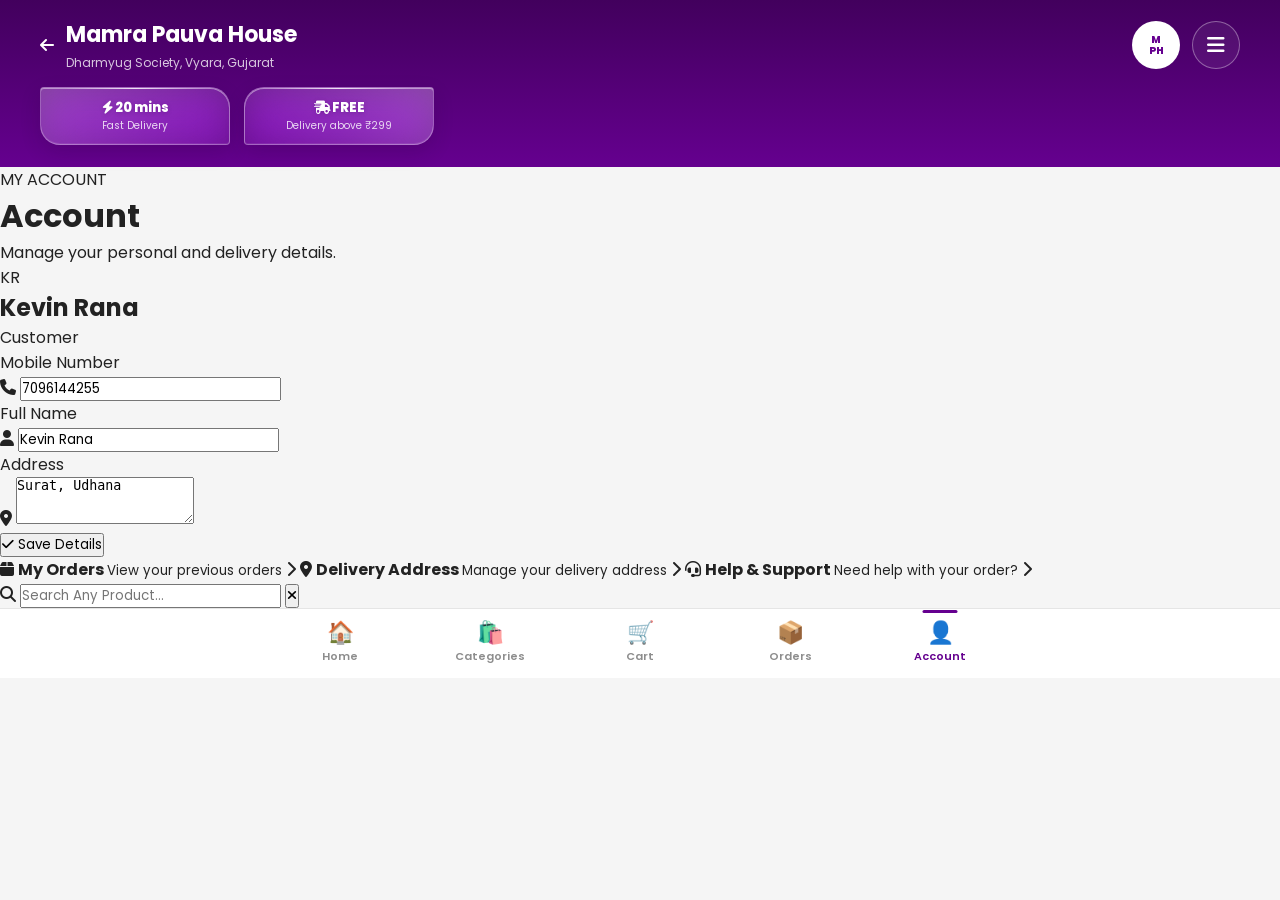
==== account.html @ 4568b70b "Add files via upload" ====
<!DOCTYPE html>
<html lang="en">

<head>

    <meta charset="UTF-8">

    <meta
        name="viewport"
        content="width=device-width, initial-scale=1.0"
    >

    <title>Account | Mamra Pauva House</title>


    <!-- Google Font -->

    <link
        rel="preconnect"
        href="https://fonts.googleapis.com"
    >

    <link
        rel="preconnect"
        href="https://fonts.gstatic.com"
        crossorigin
    >

    <link
        href="https://fonts.googleapis.com/css2?family=Poppins:wght@400;500;600;700;800&display=swap"
        rel="stylesheet"
    >


    <!-- Font Awesome -->

    <link
        rel="stylesheet"
        href="https://cdnjs.cloudflare.com/ajax/libs/font-awesome/6.7.2/css/all.min.css"
    >


    <!-- Main CSS -->

    <link
        rel="stylesheet"
        href="style.css"
    >

</head>


<body>


<div class="mp-page">


    <!-- =====================================================
         HEADER
    ====================================================== -->

    <header class="mp-header">


        <div class="mp-header-top">


            <!-- BACK -->

            <a
                href="index.html"
                class="mp-back"
                aria-label="Go back"
            >

                <i class="fa-solid fa-arrow-left"></i>

            </a>


            <!-- STORE INFORMATION -->

            <div class="mp-location">

                <div class="mp-location-title">
                    Mamra Pauva House
                </div>

                <div class="mp-location-address">
                    Dharmyug Society, Vyara, Gujarat
                </div>

            </div>


            <!-- STORE LOGO -->

            <button
                type="button"
                class="mp-store-logo"
                aria-label="Mamra Pauva House"
            >

                M<br>
                PH

            </button>


            <!-- MENU -->

            <button
                type="button"
                class="mp-menu"
                aria-label="Open menu"
            >

                <i class="fa-solid fa-bars"></i>

            </button>


        </div>


        <!-- =================================================
             DELIVERY STRIP
        ================================================== -->

        <div class="mp-delivery-strip">


            <div class="mp-delivery-item">

                <strong>

                    <i class="fa-solid fa-bolt"></i>

                    20 mins

                </strong>

                <span>
                    Fast Delivery
                </span>

            </div>


            <div class="mp-delivery-item">

                <strong>

                    <i class="fa-solid fa-truck-fast"></i>

                    FREE

                </strong>

                <span>
                    Delivery above ₹299
                </span>

            </div>


        </div>


    </header>



    <!-- =====================================================
         ACCOUNT PAGE
    ====================================================== -->

    <main class="mp-account-page">


        <!-- ACCOUNT HEADING -->

        <div class="mp-account-header">

            <span class="mp-page-kicker">
                MY ACCOUNT
            </span>

            <h1>
                Account
            </h1>

            <p>
                Manage your personal and delivery details.
            </p>

        </div>



        <!-- =================================================
             ACCOUNT DETAILS
        ================================================== -->

        <section class="mp-account-card">


            <!-- PROFILE -->

            <div class="mp-account-profile">


                <div class="mp-account-avatar">
                    KR
                </div>


                <div>

                    <h2>
                        Kevin Rana
                    </h2>

                    <span>
                        Customer
                    </span>

                </div>


            </div>



            <!-- ACCOUNT FORM -->

            <form
                class="mp-account-form"
                id="mpAccountForm"
            >


                <!-- MOBILE NUMBER -->

                <div class="mp-account-field">

                    <label for="accountMobile">
                        Mobile Number
                    </label>


                    <div class="mp-account-input">

                        <i class="fa-solid fa-phone"></i>


                        <input
                            type="tel"
                            id="accountMobile"
                            name="mobile"
                            value="7096144255"
                            maxlength="10"
                            placeholder="Enter mobile number"
                        >

                    </div>

                </div>



                <!-- FULL NAME -->

                <div class="mp-account-field">

                    <label for="accountName">
                        Full Name
                    </label>


                    <div class="mp-account-input">

                        <i class="fa-solid fa-user"></i>


                        <input
                            type="text"
                            id="accountName"
                            name="name"
                            value="Kevin Rana"
                            placeholder="Enter full name"
                        >

                    </div>

                </div>



                <!-- ADDRESS -->

                <div class="mp-account-field">

                    <label for="accountAddress">
                        Address
                    </label>


                    <div class="mp-account-input mp-account-textarea">

                        <i class="fa-solid fa-location-dot"></i>


                        <textarea
                            id="accountAddress"
                            name="address"
                            rows="3"
                            placeholder="Enter delivery address"
                        >Surat, Udhana</textarea>

                    </div>

                </div>



                <!-- SAVE BUTTON -->

                <button
                    type="submit"
                    class="mp-account-save"
                >

                    <i class="fa-solid fa-check"></i>

                    Save Details

                </button>


            </form>


        </section>



        <!-- =================================================
             ACCOUNT OPTIONS
        ================================================== -->

        <section class="mp-account-options">


            <!-- ORDERS -->

            <a
                href="#"
                class="mp-account-option"
            >

                <span class="mp-account-option-icon">

                    <i class="fa-solid fa-box"></i>

                </span>


                <span class="mp-account-option-content">

                    <strong>
                        My Orders
                    </strong>

                    <small>
                        View your previous orders
                    </small>

                </span>


                <i class="fa-solid fa-chevron-right"></i>

            </a>



            <!-- DELIVERY ADDRESS -->

            <a
                href="#"
                class="mp-account-option"
            >

                <span class="mp-account-option-icon">

                    <i class="fa-solid fa-location-dot"></i>

                </span>


                <span class="mp-account-option-content">

                    <strong>
                        Delivery Address
                    </strong>

                    <small>
                        Manage your delivery address
                    </small>

                </span>


                <i class="fa-solid fa-chevron-right"></i>

            </a>



            <!-- HELP -->

            <a
                href="#"
                class="mp-account-option"
            >

                <span class="mp-account-option-icon">

                    <i class="fa-solid fa-headset"></i>

                </span>


                <span class="mp-account-option-content">

                    <strong>
                        Help &amp; Support
                    </strong>

                    <small>
                        Need help with your order?
                    </small>

                </span>


                <i class="fa-solid fa-chevron-right"></i>

            </a>


        </section>


    </main>



    <!-- =====================================================
         STICKY SEARCH
    ====================================================== -->

    <div
        class="mp-sticky-search"
        id="mpStickySearch"
    >

        <div class="mp-sticky-search-inner">

            <div class="mp-search-box">

                <i class="fa-solid fa-magnifying-glass"></i>

                <input
                    type="text"
                    id="mpStickySearchInput"
                    placeholder="Search Any Product..."
                    aria-label="Search products"
                >

                <button
                    type="button"
                    id="mpStickySearchClear"
                    aria-label="Clear search"
                >

                    <i class="fa-solid fa-xmark"></i>

                </button>

            </div>

        </div>

    </div>



    <!-- =====================================================
         BOTTOM NAVIGATION
         SAME AS HOME PAGE
    ====================================================== -->

    <nav class="mp-bottom-nav">


        <!-- HOME -->

        <a
            href="./index.html"
            class="mp-nav-item"
        >

            <div class="mp-nav-icon">
                🏠
            </div>

            Home

        </a>



        <!-- CATEGORIES -->

        <a
            href="./category.html"
            class="mp-nav-item"
        >

            <div class="mp-nav-icon">
                🛍️
            </div>

            Categories

        </a>



        <!-- CART -->

        <a
            href="#"
            class="mp-nav-item"
        >

            <div class="mp-nav-icon">
                🛒
            </div>

            Cart

        </a>



        <!-- ORDERS -->

        <a
            href="#"
            class="mp-nav-item"
        >

            <div class="mp-nav-icon">
                📦
            </div>

            Orders

        </a>



        <!-- ACCOUNT -->

        <a
            href="./account.html"
            class="mp-nav-item active"
        >

            <div class="mp-nav-icon">
                👤
            </div>

            Account

        </a>


    </nav>


</div>



<!-- =====================================================
     MAIN SCRIPT
====================================================== -->

<script src="script.js"></script>


</body>

</html>
---- style.css ----
/* =========================================================
   ROOT
========================================================= */

:root {
    --primary: #65008f;
    --primary-dark: #42005d;
    --primary-light: #8f16b8;

    --purple-bg: #f7edfb;
    --purple-border: #ead7f1;

    --white: #ffffff;

    --black: #222222;
    --dark: #333333;

    --gray: #777777;

    --light-gray: #eeeeee;
    --border: #e5e5e5;

    --green: #168c52;
    --orange: #ff7a00;
    --red: #e53935;

    --body-bg: #f5f5f5;
}


/* =========================================================
   RESET
========================================================= */

* {
    margin: 0;
    padding: 0;
    box-sizing: border-box;
}

html {
    scroll-behavior: smooth;
}

body {
    margin: 0;
    font-family: "Poppins", Arial, sans-serif;
    background: var(--body-bg);
    color: var(--black);
}

button,
input {
    font-family: inherit;
}

button {
    cursor: pointer;
}

a {
    text-decoration: none;
    color: inherit;
}

img {
    max-width: 100%;
    display: block;
}


/* =========================================================
   PAGE
========================================================= */

.mp-page {
    width: 100%;
    min-height: 100vh;
    background: var(--body-bg);
}


/* =========================================================
   HEADER
========================================================= */

.mp-header {
    background: linear-gradient(
        180deg,
        var(--primary-dark),
        var(--primary)
    );

    color: var(--white);

    padding: 18px 16px 22px;

    border-radius: 0 0 24px 24px;
}

.mp-header-top {
    display: flex;
    align-items: center;
    justify-content: space-between;
    gap: 12px;
}

.mp-location {
    flex: 1;
    min-width: 0;
}

.mp-location-title {
    font-size: 18px;
    font-weight: 700;

    display: flex;
    align-items: center;
    gap: 5px;
}

.mp-location-arrow {
    font-size: 15px;
}

.mp-location-address {
    margin-top: 3px;

    font-size: 11px;

    color: rgba(255, 255, 255, 0.78);

    white-space: nowrap;
    overflow: hidden;
    text-overflow: ellipsis;
}


/* =========================================================
   LOGO
========================================================= */

.mp-store-logo {
    width: 45px;
    height: 45px;

    border-radius: 50%;

    background: var(--white);
    color: var(--primary);

    display: flex;
    align-items: center;
    justify-content: center;

    text-align: center;

    font-size: 10px;
    line-height: 1.1;
    font-weight: 800;

    flex-shrink: 0;

    border: 2px solid rgba(255, 255, 255, 0.35);
}


/* =========================================================
   MENU
========================================================= */

.mp-menu {
    width: 44px;
    height: 44px;

    border: 1px solid rgba(255, 255, 255, 0.35);

    background: rgba(255, 255, 255, 0.06);

    color: var(--white);

    border-radius: 50%;

    display: flex;
    align-items: center;
    justify-content: center;

    font-size: 20px;

    flex-shrink: 0;
}


/* =========================================================
   UNIQUE GLASS DELIVERY STRIP
========================================================= */

.mp-delivery-strip {
    display: flex;
    gap: 10px;
    margin-top: 18px;
    position: relative;
}

.mp-delivery-strip::-webkit-scrollbar {
    display: none;
}

.mp-delivery-item {
    position: relative;
    flex: 1;
    min-width: 0;

    padding: 13px 16px;

    color: #fff;
    text-align: center;

    background:
        linear-gradient(
            145deg,
            rgba(255, 255, 255, 0.26),
            rgba(255, 255, 255, 0.08)
        );

    border: 1px solid rgba(255, 255, 255, 0.30);

    /* Unique asymmetric shape */
    border-radius: 4px 20px 4px 20px;

    backdrop-filter: blur(18px) saturate(150%);
    -webkit-backdrop-filter: blur(18px) saturate(150%);

    box-shadow:
        inset 0 1px 0 rgba(255, 255, 255, 0.45),
        inset 0 -1px 0 rgba(255, 255, 255, 0.08),
        0 7px 20px rgba(30, 0, 45, 0.16);

    overflow: hidden;
}

/* Permanent diagonal glass shine */
.mp-delivery-item::before {
    content: "";

    position: absolute;

    width: 90px;
    height: 180px;

    top: -75px;
    left: -105px;

    background: linear-gradient(
        110deg,
        transparent 30%,
        rgba(255, 255, 255, 0.18) 50%,
        transparent 70%
    );

    transform: rotate(18deg);

    pointer-events: none;
}

/* Thin top highlight */
.mp-delivery-item::after {
    content: "";

    position: absolute;

    top: 0;
    left: 12%;
    right: 12%;

    height: 1px;

    background: linear-gradient(
        90deg,
        transparent,
        rgba(255, 255, 255, 0.75),
        transparent
    );

    pointer-events: none;
}

/* Delivery title */
.mp-delivery-item strong {
    position: relative;
    z-index: 2;

    display: block;

    font-size: 13px;
    font-weight: 800;
    line-height: 1.2;

    color: #fff;

    text-shadow:
        0 1px 4px rgba(50, 0, 70, 0.25);
}

/* Delivery subtitle */
.mp-delivery-item span {
    position: relative;
    z-index: 2;

    display: block;

    margin-top: 4px;

    font-size: 10px;
    line-height: 1.2;

    color: rgba(255, 255, 255, 0.82);
}


/* =========================================================
   ALTERNATING CARD SHAPES
========================================================= */

.mp-delivery-item:nth-child(1) {
    border-radius: 4px 20px 4px 20px;
}

.mp-delivery-item:nth-child(2) {
    border-radius: 20px 4px 20px 4px;

    background:
        linear-gradient(
            215deg,
            rgba(255, 255, 255, 0.27),
            rgba(255, 255, 255, 0.07)
        );
}

.mp-delivery-item:nth-child(3) {
    border-radius: 4px 20px 4px 20px;
}


/* =========================================================
   MOBILE DELIVERY STRIP
========================================================= */

@media (max-width: 480px) {

    .mp-delivery-strip {
        gap: 7px;
        margin-top: 15px;
    }

    .mp-delivery-item {
        padding: 10px 7px;

        border-radius: 3px 14px 3px 14px;

        backdrop-filter: blur(14px) saturate(140%);
        -webkit-backdrop-filter: blur(14px) saturate(140%);

        box-shadow:
            inset 0 1px 0 rgba(255, 255, 255, 0.30),
            0 5px 16px rgba(40, 0, 60, 0.14);
    }

    .mp-delivery-item:nth-child(1),
    .mp-delivery-item:nth-child(3) {
        border-radius: 3px 14px 3px 14px;
    }

    .mp-delivery-item:nth-child(2) {
        border-radius: 14px 3px 14px 3px;
    }

    .mp-delivery-item strong {
        font-size: 10px;
    }

    .mp-delivery-item span {
        margin-top: 3px;
        font-size: 8px;
    }
}


/* =========================================================
   TABLET DELIVERY STRIP
========================================================= */

@media (min-width: 481px) and (max-width: 1024px) {

    .mp-delivery-strip {
        gap: 12px;
        margin-top: 22px;
    }

    .mp-delivery-item {
        padding: 14px 16px;
        border-radius: 5px 20px 5px 20px;
    }

    .mp-delivery-item:nth-child(2) {
        border-radius: 20px 5px 20px 5px;
    }

    .mp-delivery-item strong {
        font-size: 14px;
    }

    .mp-delivery-item span {
        font-size: 10px;
    }
}


/* =========================================================
   DESKTOP DELIVERY STRIP
========================================================= */

@media (min-width: 1025px) {

    .mp-delivery-strip {
        gap: 14px;
    }

    .mp-delivery-item {
        max-width: 195px;
        padding: 13px 18px;
    }
}

/* =========================================================
   SEARCH
========================================================= */

.mp-search-wrapper {
    margin-top: 17px;

    display: flex;
    gap: 8px;
}

.mp-search {
    flex: 1;

    height: 53px;

    background: var(--white);

    border-radius: 15px;

    display: flex;
    align-items: center;

    padding: 0 15px;

    color: #999;
}

.mp-search-icon {
    font-size: 24px;
    margin-right: 10px;
    line-height: 1;
}

.mp-search input {
    width: 100%;

    border: 0;
    outline: 0;

    font-size: 14px;

    color: var(--dark);

    background: transparent;
}

.mp-search input::placeholder {
    color: #999;
}


/* =========================================================
   CART
========================================================= */

.mp-cart-button {
    width: 53px;
    height: 53px;

    border: 0;

    border-radius: 15px;

    background: var(--white);
    color: var(--primary);

    font-size: 22px;

    position: relative;

    flex-shrink: 0;
}

.mp-cart-count {
    position: absolute;

    top: -5px;
    right: -4px;

    width: 19px;
    height: 19px;

    border-radius: 50%;

    background: var(--orange);
    color: var(--white);

    font-size: 10px;

    display: flex;
    align-items: center;
    justify-content: center;

    font-weight: 700;
}


/* =========================================================
   MAIN
========================================================= */

.mp-main {
    width: 100%;
    padding: 16px;
}


/* =========================================================
   SECTION HEADER
========================================================= */

.mp-section-head {
    display: flex;
    align-items: center;
    justify-content: space-between;

    gap: 15px;

    margin-bottom: 8px;
}

.mp-section-title {
    font-size: 17px;
    font-weight: 700;
}

.mp-view-all {
    color: var(--primary);

    font-size: 12px;
    font-weight: 600;

    white-space: nowrap;
}


/* =========================================================
   CATEGORIES
========================================================= */

.mp-categories {
    display: flex;

    overflow-x: auto;

    scrollbar-width: none;

    margin-bottom: 20px;
}

.mp-categories::-webkit-scrollbar {
    display: none;
}

.mp-category {
    min-width: 76px;

    text-align: center;

    transition: transform 0.2s ease;
}

.mp-category-icon {
    width: 68px;
    height: 62px;

    margin: auto;

    background: var(--purple-bg);

    border: 1px solid var(--purple-border);

    border-radius: 20px;

    display: flex;
    align-items: center;
    justify-content: center;

    font-size: 32px;
}

.mp-category-name {
    margin-top: 7px;

    font-size: 11px;
    font-weight: 600;
}


/* =========================================================
   HERO
========================================================= */

.mp-hero {
    background:
        radial-gradient(
            circle at 90% 20%,
            rgba(255, 255, 255, 0.15),
            transparent 25%
        ),
        linear-gradient(
            135deg,
            #480065,
            #8500ad
        );

    border-radius: 22px;

    color: var(--white);

    min-height: 170px;

    padding: 22px 20px;

    position: relative;

    overflow: hidden;

    margin-bottom: 22px;
}

.mp-hero::before {
    content: "";

    position: absolute;

    width: 170px;
    height: 170px;

    right: -70px;
    bottom: -70px;

    border-radius: 50%;

    background: rgba(255, 255, 255, 0.08);
}

.mp-hero-content {
    position: relative;

    z-index: 2;

    max-width: 70%;
}

.mp-hero-small {
    font-size: 11px;

    font-weight: 600;

    color: #f2c9ff;

    margin-bottom: 4px;
}

.mp-hero h1 {
    font-size: 24px;

    line-height: 1.2;

    font-weight: 800;

    margin-bottom: 8px;
}

.mp-hero p {
    font-size: 11px;

    color: rgba(255, 255, 255, 0.8);

    line-height: 1.5;
}

.mp-hero-button {
    display: inline-flex;

    margin-top: 13px;

    background: var(--white);

    color: var(--primary);

    padding: 8px 15px;

    border-radius: 20px;

    font-size: 11px;

    font-weight: 700;
}

.mp-hero-icon {
    position: absolute;

    right: 20px;
    bottom: 22px;

    font-size: 70px;

    transform: rotate(-8deg);
}


/* =========================================================
   OFFERS
========================================================= */

.mp-offers {
    display: flex;

    gap: 10px;

    overflow-x: auto;

    scrollbar-width: none;

    margin-bottom: 24px;
}

.mp-offers::-webkit-scrollbar {
    display: none;
}

.mp-offer {
    min-width: 145px;

    height: 135px;

    border-radius: 18px;

    padding: 15px;

    background: linear-gradient(
        135deg,
        #71009e,
        #9d17c2
    );

    color: var(--white);

    position: relative;

    overflow: hidden;
}

.mp-offer:nth-child(2) {
    background: linear-gradient(
        135deg,
        #4d0071,
        #8500aa
    );
}

.mp-offer:nth-child(3) {
    background: linear-gradient(
        135deg,
        #8500ad,
        #b328d0
    );
}

.mp-offer-title {
    font-size: 15px;

    line-height: 1.25;

    font-weight: 700;

    position: relative;

    z-index: 2;
}

.mp-offer-sub {
    font-size: 10px;

    margin-top: 4px;

    opacity: 0.8;
}

.mp-offer-icon {
    position: absolute;

    right: 8px;
    bottom: 0;

    font-size: 54px;
}


/* =========================================================
   QUICK LINKS
========================================================= */

.mp-quick-links {
    display: grid;

    grid-template-columns: repeat(4, 1fr);

    gap: 9px;

    margin-bottom: 25px;
}

.mp-quick-link {
    background: var(--white);

    border-radius: 15px;

    padding: 12px 5px;

    text-align: center;

    border: 1px solid var(--border);

    transition: all 0.2s ease;
}

.mp-quick-icon {
    font-size: 23px;
}

.mp-quick-link span {
    display: block;

    margin-top: 5px;

    font-size: 9px;

    font-weight: 600;
}


/* =========================================================
   PRODUCT SECTION
========================================================= */

.mp-product-section {
    margin-bottom: 25px;
}

.mp-products {
    display: flex;

    gap: 10px;

    overflow-x: auto;

    scrollbar-width: none;
}

.mp-products::-webkit-scrollbar {
    display: none;
}


/* =========================================================
   PRODUCT CARD
========================================================= */

.mp-product {
    min-width: 155px;

    background: var(--white);

    border-radius: 14px;

    overflow: hidden;

    border: 1px solid var(--border);

    position: relative;

    transition: all 0.2s ease;
}


/* =========================================================
   PRODUCT IMAGE
========================================================= */

.mp-product-image {
    height: 105px;

    background: #f7f3f8;

    display: flex;

    align-items: center;

    justify-content: center;

    font-size: 55px;

    position: relative;

    overflow: hidden;
}

.mp-product-image img {
    width: 100%;

    height: 100%;

    object-fit: contain;

    padding: 8px;
}


/* =========================================================
   PRODUCT BADGE
========================================================= */

.mp-product-badge {
    position: absolute;

    left: 6px;

    top: 6px;

    background: var(--primary);

    color: var(--white);

    border-radius: 5px;

    padding: 3px 5px;

    font-size: 7px;

    font-weight: 700;

    z-index: 2;
}


/* =========================================================
   WISHLIST
========================================================= */

.mp-wishlist {
    position: absolute;

    right: 6px;

    top: 6px;

    width: 26px;

    height: 26px;

    background: var(--white);

    border: 0;

    border-radius: 50%;

    box-shadow: 0 2px 6px rgba(0, 0, 0, 0.10);

    z-index: 2;
}


/* =========================================================
   PRODUCT INFO
========================================================= */

.mp-product-info {
    padding: 7px;
}

.mp-product-name {
    font-size: 12px;

    font-weight: 600;

    min-height: 30px;

    display: -webkit-box;

    -webkit-box-orient: vertical;

    -webkit-line-clamp: 2;

    overflow: hidden;
}


/* =========================================================
   PRODUCT SIZE OPTIONS
========================================================= */

.mp-product-options {
    display: flex;

    flex-wrap: wrap;

    align-items: center;

    gap: 4px;
}

.mp-size-option {
    min-width: 0;

    height: 28px;

    padding: 0 5px;

    border: 1px solid #ddd;

    border-radius: 5px;

    background: #fff;

    color: #555;

    font-size: 9px;

    font-weight: 500;

    cursor: pointer;

    white-space: nowrap;
}

.mp-size-option:hover {
    border-color: var(--primary);

    color: var(--primary);
}

.mp-size-option.active {
    background: var(--primary);

    border-color: var(--primary);

    color: #fff;
}

.mp-custom-option {
    color: var(--primary);

    border-color: var(--primary);
}


/* =========================================================
   PRODUCT BOTTOM
========================================================= */

.mp-product-bottom {
    display: flex;

    align-items: center;

    justify-content: space-between;

    gap: 5px;

    margin-top: 7px;
}

.mp-price {
    font-size: 14px;

    font-weight: 700;

    color: var(--primary);

    white-space: nowrap;
}

.mp-old-price {
    color: #999;

    text-decoration: line-through;

    font-size: 8px;

    margin-left: 2px;
}

.mp-add {
    border: 1px solid var(--primary);

    background: var(--white);

    color: var(--primary);

    border-radius: 7px;

    padding: 5px 8px;

    font-size: 9px;

    font-weight: 700;

    transition: all 0.2s ease;
}


/* =========================================================
   DELIVERY BANNER
========================================================= */

.mp-delivery-banner {
    background: var(--white);

    border: 1px solid var(--purple-border);

    border-radius: 18px;

    padding: 15px;

    display: flex;

    align-items: center;

    gap: 13px;

    margin-bottom: 25px;
}

.mp-delivery-banner-icon {
    width: 48px;

    height: 48px;

    background: var(--purple-bg);

    border-radius: 14px;

    display: flex;

    align-items: center;

    justify-content: center;

    font-size: 25px;

    flex-shrink: 0;
}

.mp-delivery-banner strong {
    font-size: 13px;
}

.mp-delivery-banner p {
    font-size: 10px;

    color: var(--gray);

    margin-top: 3px;

    line-height: 1.5;
}


/* =========================================================
   BOTTOM NAV
========================================================= */

.mp-bottom-nav {
    position: fixed;

    z-index: 1000;

    left: 0;
    right: 0;
    bottom: 0;

    height: 68px;

    background: var(--white);

    border-top: 1px solid var(--border);

    display: flex;

    justify-content: space-around;

    align-items: center;

    box-shadow: 0 -4px 20px rgba(0, 0, 0, 0.07);
}

.mp-nav-item {
    flex: 1;

    text-align: center;

    color: #8d8d8d;

    font-size: 9px;

    font-weight: 600;

    position: relative;
}

.mp-nav-icon {
    font-size: 22px;

    line-height: 1;

    margin-bottom: 4px;
}

.mp-nav-item.active {
    color: var(--primary);
}

.mp-nav-item.active::before {
    content: "";

    position: absolute;

    width: 35px;

    height: 3px;

    background: var(--primary);

    border-radius: 10px;

    top: -8px;

    left: 50%;

    transform: translateX(-50%);
}


/* =========================================================
   MOBILE
   0px - 480px
========================================================= */

@media (max-width: 480px) {

    body {
        padding-bottom: 75px;
    }

    .mp-header {
        padding: 16px 14px 20px;

        border-radius: 0 0 22px 22px;
    }

    .mp-location-title {
        font-size: 17px;
    }

    .mp-location-address {
        font-size: 10px;
    }

    .mp-store-logo {
        width: 42px;

        height: 42px;

        font-size: 9px;
    }

    .mp-menu {
        width: 42px;

        height: 42px;
    }

    .mp-delivery-strip {
        margin-top: 15px;

        width: 100%;
    }

    .mp-delivery-strip {
        gap: 8px;
    }

    .mp-delivery-item {
        min-width: 0;

        padding: 10px 8px;

        border-radius: 14px;

        backdrop-filter: blur(12px);
        -webkit-backdrop-filter: blur(12px);
    }

    .mp-delivery-item strong {
        font-size: 11px;
    }

    .mp-delivery-item span {
        font-size: 8px;
    }

    .mp-search-wrapper {
        margin-top: 15px;
    }

    .mp-main {
        padding: 15px;
    }

    .mp-section-title {
        font-size: 14px;
    }

    .mp-category {
        min-width: 64px;
    }

    .mp-category-icon {
        width: 58px;

        height: 50px;

        font-size: 21px;
    }

    .mp-hero {
        min-height: 165px;

        padding: 20px 18px;
    }

    .mp-hero h1 {
        font-size: 22px;
    }

    .mp-hero-icon {
        font-size: 62px;

        right: 15px;
    }

    .mp-offer {
        min-width: 145px;

        height: 130px;
    }


    /* Compact mobile products */

    .mp-products {
        gap: 8px;
    }

    .mp-product {
        min-width: 145px;

        border-radius: 12px;
    }

    .mp-product-image {
        height: 95px;

        font-size: 48px;
    }

    .mp-product-info {
        padding: 6px;
    }

    .mp-product-name {
        font-size: 11px;

        min-height: 28px;
    }

    .mp-product-options {
        gap: 3px;
    }

    .mp-size-option {
        height: 26px;

        padding: 0 4px;

        font-size: 8px;
    }

    .mp-product-bottom {
        margin-top: 6px;
    }

    .mp-price {
        font-size: 13px;
    }

    .mp-add {
        padding: 4px 7px;

        font-size: 8px;
    }


    .mp-quick-links {
        grid-template-columns: repeat(4, 1fr);

        gap: 7px;
    }

    .mp-quick-link {
        padding: 10px 4px;
    }

    .mp-quick-icon {
        font-size: 21px;
    }

    .mp-quick-link span {
        font-size: 8px;
    }

    .mp-bottom-nav {
        display: flex;
    }

    .mp-category-section.is-sticky .mp-categories {
        margin: 0;
    }
}


/* =========================================================
   TABLET
   481px - 1024px
========================================================= */

@media (min-width: 481px) and (max-width: 1024px) {

    body {
        padding-bottom: 85px;
    }

    .mp-header {
        padding: 24px 30px 28px;

        border-radius: 0 0 30px 30px;
    }

    .mp-location-title {
        font-size: 23px;
    }

    .mp-location-address {
        font-size: 13px;
    }

    .mp-store-logo {
        width: 55px;

        height: 55px;

        font-size: 12px;
    }

    .mp-menu {
        width: 55px;

        height: 55px;

        font-size: 25px;
    }

    .mp-delivery-strip {
        gap: 14px;

        margin-top: 22px;
    }

    .mp-delivery-item {
        min-width: 0;

        padding: 13px 15px;

        border-radius: 18px;
    }

    .mp-delivery-item strong {
        font-size: 14px;
    }

    .mp-delivery-item span {
        font-size: 10px;
    }

    .mp-search-wrapper {
        margin-top: 22px;
    }

    .mp-search {
        height: 60px;

        border-radius: 17px;
    }

    .mp-search input {
        font-size: 16px;
    }

    .mp-cart-button {
        width: 60px;

        height: 60px;
    }

    .mp-main {
        padding: 28px 30px;
    }

    .mp-section-title {
        font-size: 21px;
    }

    .mp-view-all {
        font-size: 13px;
    }

    .mp-categories {
        margin-bottom: 30px;
    }

    .mp-category {
        min-width: 95px;
    }

    .mp-category-icon {
        width: 82px;

        height: 82px;

        font-size: 38px;

        border-radius: 23px;
    }

    .mp-category-name {
        font-size: 12px;

        margin-top: 9px;
    }

    .mp-hero {
        min-height: 220px;

        padding: 30px;

        border-radius: 25px;

        margin-bottom: 30px;
    }

    .mp-hero-content {
        max-width: 65%;
    }

    .mp-hero-small {
        font-size: 13px;
    }

    .mp-hero h1 {
        font-size: 32px;
    }

    .mp-hero p {
        font-size: 13px;
    }

    .mp-hero-button {
        padding: 10px 20px;

        font-size: 12px;
    }

    .mp-hero-icon {
        font-size: 100px;

        right: 50px;

        bottom: 30px;
    }

    .mp-offers {
        gap: 15px;

        margin-bottom: 30px;
    }

    .mp-offer {
        min-width: 220px;

        height: 165px;

        padding: 20px;

        border-radius: 22px;
    }

    .mp-offer-title {
        font-size: 19px;
    }

    .mp-offer-sub {
        font-size: 11px;
    }

    .mp-offer-icon {
        font-size: 70px;
    }

    .mp-quick-links {
        grid-template-columns: repeat(4, 1fr);

        gap: 15px;

        margin-bottom: 35px;
    }

    .mp-quick-link {
        padding: 18px 8px;

        border-radius: 18px;
    }

    .mp-quick-icon {
        font-size: 29px;
    }

    .mp-quick-link span {
        font-size: 11px;
    }

    .mp-product-section {
        margin-bottom: 35px;
    }


    /* Compact tablet product grid */

    .mp-products {
        display: grid;

        grid-template-columns: repeat(4, minmax(0, 1fr));

        gap: 12px;

        overflow: visible;
    }

    .mp-product {
        min-width: 0;

        border-radius: 14px;
    }

    .mp-product-image {
        height: 125px;

        font-size: 60px;
    }

    .mp-product-info {
        padding: 8px;
    }

    .mp-product-name {
        font-size: 12px;

        min-height: 30px;
    }

    .mp-size-option {
        height: 28px;

        padding: 0 5px;

        font-size: 9px;
    }

    .mp-price {
        font-size: 14px;
    }

    .mp-add {
        padding: 5px 9px;

        font-size: 9px;
    }


    .mp-delivery-banner {
        padding: 20px;

        border-radius: 20px;
    }

    .mp-delivery-banner strong {
        font-size: 15px;
    }

    .mp-delivery-banner p {
        font-size: 11px;
    }

    .mp-bottom-nav {
        height: 75px;
    }

    .mp-nav-icon {
        font-size: 25px;
    }

    .mp-nav-item {
        font-size: 10px;
    }
}


/* =========================================================
   DESKTOP
   1025px+
========================================================= */

@media (min-width: 1025px) {

    body {
        background: #f0edf1;

        padding-bottom: 0;
    }

    .mp-header {
        border-radius: 0;

        padding: 18px 40px 22px;
    }

    .mp-header-top {
        max-width: 1400px;

        margin: 0 auto;
    }

    .mp-location-title {
        font-size: 22px;
    }

    .mp-location-address {
        font-size: 12px;
    }

    .mp-store-logo {
        width: 48px;

        height: 48px;
    }

    .mp-menu {
        width: 48px;

        height: 48px;
    }

    .mp-delivery-strip {
        max-width: 1400px;

        margin: 15px auto 0;

        gap: 14px;
    }

    .mp-delivery-item {
        max-width: 190px;

        min-width: 0;

        padding: 12px 18px;

        border-radius: 17px;
    }

    .mp-search-wrapper {
        max-width: 1400px;

        margin: 17px auto 0;
    }

    .mp-search {
        height: 55px;

        border-radius: 14px;
    }

    .mp-search input {
        font-size: 15px;
    }

    .mp-cart-button {
        width: 55px;

        height: 55px;
    }

    .mp-main {
        max-width: 1400px;

        margin: 0 auto;

        padding: 35px 40px 50px;
    }

    .mp-section-head {
        margin-bottom: 18px;
    }

    .mp-section-title {
        font-size: 22px;
    }

    .mp-view-all {
        font-size: 13px;
    }


    /* Categories */

    .mp-categories {
        display: grid;

        grid-template-columns: repeat(8, 1fr);

        gap: 20px;

        overflow: visible;

        margin-bottom: 35px;
    }

    .mp-category {
        min-width: 0;

        cursor: pointer;
    }

    .mp-category:hover {
        transform: translateY(-4px);
    }

    .mp-category-icon {
        width: 100%;

        height: 110px;

        font-size: 45px;

        border-radius: 25px;
    }

    .mp-category-name {
        font-size: 13px;

        margin-top: 10px;
    }


    /* Hero */

    .mp-hero {
        min-height: 270px;

        padding: 45px 50px;

        border-radius: 28px;

        margin-bottom: 35px;
    }

    .mp-hero-content {
        max-width: 55%;
    }

    .mp-hero-small {
        font-size: 14px;
    }

    .mp-hero h1 {
        font-size: 42px;

        margin-bottom: 12px;
    }

    .mp-hero p {
        font-size: 14px;

        max-width: 500px;
    }

    .mp-hero-button {
        margin-top: 20px;

        padding: 12px 23px;

        font-size: 13px;
    }

    .mp-hero-icon {
        font-size: 130px;

        right: 100px;

        bottom: 35px;
    }


    /* Offers */

    .mp-offers {
        display: grid;

        grid-template-columns: repeat(3, 1fr);

        gap: 20px;

        overflow: visible;

        margin-bottom: 35px;
    }

    .mp-offer {
        min-width: 0;

        height: 180px;

        padding: 25px;

        border-radius: 24px;

        cursor: pointer;

        transition: transform 0.2s ease;
    }

    .mp-offer:hover {
        transform: translateY(-4px);
    }

    .mp-offer-title {
        font-size: 24px;
    }

    .mp-offer-sub {
        font-size: 12px;
    }

    .mp-offer-icon {
        font-size: 85px;

        right: 25px;
    }


    /* Quick links */

    .mp-quick-links {
        grid-template-columns: repeat(4, 1fr);

        gap: 18px;

        margin-bottom: 40px;
    }

    .mp-quick-link {
        padding: 20px;

        border-radius: 18px;
    }

    .mp-quick-link:hover {
        border-color: #c58ada;

        transform: translateY(-3px);
    }

    .mp-quick-icon {
        font-size: 30px;
    }

    .mp-quick-link span {
        font-size: 12px;

        margin-top: 8px;
    }


    /* =====================================================
       COMPACT DESKTOP PRODUCTS
    ===================================================== */

    .mp-product-section {
        margin-bottom: 45px;
    }

    .mp-products {
        display: grid;

        grid-template-columns: repeat(5, minmax(0, 1fr));

        gap: 14px;

        overflow: visible;
    }

    .mp-product {
        min-width: 0;

        border-radius: 15px;

        transition: all 0.2s ease;
    }

    .mp-product:hover {
        transform: translateY(-3px);

        box-shadow:
            0 5px 15px
            rgba(70, 0, 90, 0.10);
    }

    .mp-product-image {
        height: 145px;

        font-size: 70px;
    }

    .mp-product-info {
        padding: 9px;
    }

    .mp-product-name {
        font-size: 12px;

        min-height: 30px;
    }

    .mp-size-option {
        height: 28px;

        padding: 0 5px;

        font-size: 9px;
    }

    .mp-product-bottom {
        margin-top: 7px;
    }

    .mp-price {
        font-size: 15px;
    }

    .mp-old-price {
        font-size: 8px;
    }

    .mp-add {
        padding: 5px 10px;

        font-size: 9px;
    }


    /* Delivery banner */

    .mp-delivery-banner {
        padding: 25px;

        border-radius: 22px;
    }

    .mp-delivery-banner-icon {
        width: 60px;

        height: 60px;

        font-size: 30px;
    }

    .mp-delivery-banner strong {
        font-size: 16px;
    }

    .mp-delivery-banner p {
        font-size: 12px;
    }


    /* Desktop navigation */

    .mp-bottom-nav {
        position: relative;

        left: auto;
        right: auto;
        bottom: auto;

        width: 100%;

        height: 70px;

        transform: none;

        border-top: 1px solid var(--border);

        box-shadow: none;

        justify-content: center;

        gap: 70px;
    }

    .mp-nav-item {
        flex: 0 0 auto;

        min-width: 80px;

        font-size: 11px;
    }

    .mp-nav-icon {
        font-size: 22px;
    }

    .mp-nav-item.active::before {
        top: -12px;
    }
}


/* =========================================================
   LARGE DESKTOP
   1400px+
========================================================= */

@media (min-width: 1400px) {

    .mp-header {
        padding-left: 60px;

        padding-right: 60px;
    }

    .mp-main {
        padding-left: 60px;

        padding-right: 60px;
    }

    .mp-products {
        grid-template-columns: repeat(6, minmax(0, 1fr));

        gap: 16px;
    }

    .mp-category-icon {
        height: 120px;
    }

    .mp-product-image {
        height: 155px;

        font-size: 75px;
    }
}


/* =========================================================
   CATEGORY STICKY
========================================================= */

.mp-category-section {
    position: relative;

    z-index: 100;

    background: var(--body-bg);
}


/* Added by JavaScript */

.mp-category-section.is-sticky {
    position: fixed;

    top: 0;

    left: 0;
    right: 0;

    z-index: 999;

    background: var(--body-bg);

    box-shadow:
        0 3px 12px
        rgba(0, 0, 0, 0.08);

    padding: 12px 20px 0;
}


/* Prevent content jump */

.mp-category-section-placeholder {
    display: none;
}

.mp-category-section-placeholder.active {
    display: block;
}


/* =========================================================
   PRODUCT SIZE OPTIONS
========================================================= */

.mp-product-options {
    display: flex;

    flex-wrap: wrap;

    align-items: center;

    gap: 4px;
}

.mp-size-option {
    min-width: 0;

    height: 28px;

    padding: 0 5px;

    border: 1px solid #ddd;

    border-radius: 5px;

    background: #fff;

    color: #555;

    font-size: 9px;

    font-weight: 500;

    cursor: pointer;

    white-space: nowrap;
}

.mp-size-option:hover {
    border-color: #7200a8;

    color: #7200a8;
}

.mp-size-option.active {
    background: #7200a8;

    border-color: #7200a8;

    color: #fff;
}

.mp-custom-option {
    color: #7200a8;

    border-color: #7200a8;
}


/* =========================================================
   CUSTOM QUANTITY MODAL
========================================================= */

.mp-custom-modal {
    position: fixed;

    inset: 0;

    display: none;

    align-items: flex-end;

    justify-content: center;

    background: rgba(0, 0, 0, 0.45);

    z-index: 9999;
}

.mp-custom-modal.active {
    display: flex;
}


/* Modal box */

.mp-custom-modal-content {
    width: 100%;

    max-width: 500px;

    background: #fff;

    border-radius: 20px 20px 0 0;

    padding: 20px;

    animation: mpModalUp 0.25s ease;
}

@keyframes mpModalUp {

    from {
        transform: translateY(100%);
    }

    to {
        transform: translateY(0);
    }
}


/* Modal header */

.mp-custom-modal-header {
    display: flex;

    align-items: center;

    justify-content: space-between;

    margin-bottom: 20px;
}

.mp-custom-modal-title {
    margin: 0;

    font-size: 20px;

    font-weight: 700;

    color: #222;
}

.mp-custom-modal-close {
    width: 34px;

    height: 34px;

    border: 0;

    border-radius: 50%;

    background: #f3f3f3;

    font-size: 22px;

    cursor: pointer;
}


/* Product name */

.mp-custom-product-name {
    margin-bottom: 20px;

    font-size: 15px;

    font-weight: 600;

    color: #555;
}


/* Form */

.mp-custom-field {
    margin-bottom: 16px;
}

.mp-custom-field label {
    display: block;

    margin-bottom: 7px;

    font-size: 13px;

    font-weight: 600;

    color: #444;
}

.mp-custom-field input {
    width: 100%;

    height: 48px;

    padding: 0 14px;

    border: 1px solid #ddd;

    border-radius: 8px;

    outline: none;

    font-size: 15px;
}

.mp-custom-field input:focus {
    border-color: #7200a8;

    box-shadow:
        0 0 0 3px
        rgba(114, 0, 168, 0.08);
}


/* Modal buttons */

.mp-custom-modal-actions {
    display: flex;

    gap: 10px;

    margin-top: 22px;
}

.mp-custom-cancel {
    flex: 1;

    height: 48px;

    border: 1px solid #7200a8;

    border-radius: 8px;

    background: #fff;

    color: #7200a8;

    font-size: 15px;

    font-weight: 600;

    cursor: pointer;
}

.mp-custom-add {
    flex: 1;

    height: 48px;

    border: 0;

    border-radius: 8px;

    background: #7200a8;

    color: #fff;

    font-size: 15px;

    font-weight: 600;

    cursor: pointer;
}


/* =========================================================
   WHY MAMRA PAUVA HOUSE
========================================================= */

.mp-why-section {
    width: 100%;
    padding: 55px 0;
}


/* ---------------------------------------------------------
   HEADER
--------------------------------------------------------- */

.mp-why-header {
    text-align: center;
    margin-bottom: 30px;
}

.mp-section-label {
    display: inline-block;

    margin-bottom: 7px;

    font-size: 12px;
    font-weight: 700;
    letter-spacing: 0.8px;
    text-transform: uppercase;

    color: var(--primary-color);
}

.mp-why-title {
    margin: 0;

    font-size: 28px;
    line-height: 1.2;
    font-weight: 800;

    color: var(--text-dark);
}

.mp-why-subtitle {
    margin: 8px 0 0;

    font-size: 14px;
    line-height: 1.6;

    color: #777;
}


/* ---------------------------------------------------------
   GRID
--------------------------------------------------------- */

.mp-why-grid {
    display: grid;

    grid-template-columns: repeat(4, 1fr);

    gap: 16px;

    width: 100%;
}


/* ---------------------------------------------------------
   CARD
--------------------------------------------------------- */

.mp-why-card {
    position: relative;

    display: flex;
    align-items: flex-start;

    gap: 14px;

    min-height: 145px;

    padding: 20px;

    background: #ffffff;

    border: 1px solid #eeeeee;

    border-radius: 16px;

    box-shadow:
        0 6px 20px rgba(65, 20, 90, 0.06);

    overflow: hidden;

    transition:
        transform 0.25s ease,
        box-shadow 0.25s ease,
        border-color 0.25s ease;
}


/* Purple accent line */

.mp-why-card::before {
    content: "";

    position: absolute;

    left: 0;
    top: 0;
    bottom: 0;

    width: 3px;

    background: var(--primary-color);

    opacity: 0.8;
}


/* ---------------------------------------------------------
   ICON
--------------------------------------------------------- */

.mp-why-icon {
    flex: 0 0 48px;

    width: 48px;
    height: 48px;

    display: flex;
    align-items: center;
    justify-content: center;

    background: rgba(111, 45, 189, 0.09);

    border: 1px solid rgba(111, 45, 189, 0.12);

    border-radius: 13px;

    color: var(--primary-color);

    font-size: 20px;
}


/* ---------------------------------------------------------
   CONTENT
--------------------------------------------------------- */

.mp-why-content {
    min-width: 0;
}

.mp-why-content h3 {
    margin: 2px 0 7px;

    font-size: 15px;
    line-height: 1.3;
    font-weight: 700;

    color: var(--text-dark);
}

.mp-why-content p {
    margin: 0;

    font-size: 12px;
    line-height: 1.6;

    color: #777;
}


/* ---------------------------------------------------------
   HOVER
--------------------------------------------------------- */

.mp-why-card:hover {
    transform: translateY(-4px);

    border-color: rgba(111, 45, 189, 0.18);

    box-shadow:
        0 12px 28px rgba(65, 20, 90, 0.10);
}

.mp-why-card:hover .mp-why-icon {
    background: var(--primary-color);

    color: #ffffff;

    border-color: var(--primary-color);
}


/* =========================================================
   MOBILE
========================================================= */

@media (max-width: 480px) {

    .mp-why-section {
        padding: 0 0 35px;
    }

    .mp-why-header {
        margin-bottom: 20px;
    }

    .mp-section-label {
        font-size: 10px;
    }

    .mp-why-title {
        font-size: 22px;
    }

    .mp-why-subtitle {
        font-size: 12px;

        max-width: 280px;

        margin-left: auto;
        margin-right: auto;
    }

    .mp-why-grid {
        grid-template-columns: repeat(2, 1fr);

        gap: 10px;
    }

    .mp-why-card {
        display: block;

        min-height: 155px;

        padding: 15px;

        border-radius: 13px;
    }

    .mp-why-icon {
        width: 40px;
        height: 40px;

        margin-bottom: 12px;

        border-radius: 11px;

        font-size: 17px;
    }

    .mp-why-content h3 {
        font-size: 13px;
    }

    .mp-why-content p {
        font-size: 10px;
        line-height: 1.5;
    }
}


/* =========================================================
   TABLET
========================================================= */

@media (min-width: 481px) and (max-width: 1024px) {

    .mp-why-section {
        padding: 45px 0;
    }

    .mp-why-grid {
        grid-template-columns: repeat(2, 1fr);

        gap: 14px;
    }

    .mp-why-card {
        min-height: 135px;

        padding: 18px;
    }

    .mp-why-title {
        font-size: 26px;
    }
}


/* =========================================================
   LARGE DESKTOP
========================================================= */

@media (min-width: 1400px) {

    .mp-why-grid {
        gap: 20px;
    }

    .mp-why-card {
        min-height: 155px;

        padding: 22px;
    }

    .mp-why-title {
        font-size: 30px;
    }
}

/* =========================================================
   MAMRA PAUVA HOUSE - FOOTER
========================================================= */

/* =========================================================
   FOOTER
========================================================= */

.mp-footer {
    position: relative;

    margin-top: 40px;

    background: linear-gradient(
        135deg,
        var(--primary-dark) 0%,
        var(--primary) 55%,
        var(--primary-light) 100%
    );

    color: var(--white);

    overflow: hidden;
}


/* Subtle decorative glow */

.mp-footer::before {
    content: "";

    position: absolute;

    width: 280px;
    height: 280px;

    top: -150px;
    right: -100px;

    border-radius: 50%;

    background: rgba(255, 255, 255, 0.06);

    pointer-events: none;
}

.mp-footer::after {
    content: "";

    position: absolute;

    width: 220px;
    height: 220px;

    bottom: -130px;
    left: -100px;

    border-radius: 50%;

    background: rgba(255, 255, 255, 0.04);

    pointer-events: none;
}


/* =========================================================
   FOOTER CONTAINER
========================================================= */

.mp-footer-container {
    position: relative;
    z-index: 2;

    width: 100%;
    max-width: 1200px;

    margin: 0 auto;

    padding: 48px 24px 42px;

    display: grid;

    grid-template-columns:
        1.5fr
        1fr
        1fr
        1.2fr;

    gap: 45px;
}


/* =========================================================
   FOOTER COLUMN
========================================================= */

.mp-footer-column {
    min-width: 0;
}


/* =========================================================
   FOOTER LOGO
========================================================= */

.mp-footer-logo {
    margin: 0 0 14px;

    color: var(--white);

    font-size: 22px;
    font-weight: 700;

    line-height: 1.3;
}


/* =========================================================
   FOOTER DESCRIPTION
========================================================= */

.mp-footer-description {
    max-width: 330px;

    margin: 0;

    color: rgba(255, 255, 255, 0.78);

    font-size: 13px;
    font-weight: 400;

    line-height: 1.7;
}


/* =========================================================
   FOOTER HEADINGS
========================================================= */

.mp-footer-column h4 {
    position: relative;

    margin: 0 0 18px;

    color: var(--white);

    font-size: 15px;
    font-weight: 700;
}

.mp-footer-column h4::after {
    content: "";

    display: block;

    width: 28px;
    height: 2px;

    margin-top: 7px;

    background: var(--primary-light);

    border-radius: 10px;
}


/* =========================================================
   FOOTER LINKS
========================================================= */

.mp-footer-column ul {
    list-style: none;

    margin: 0;
    padding: 0;
}

.mp-footer-column ul li {
    margin-bottom: 11px;
}

.mp-footer-column ul li:last-child {
    margin-bottom: 0;
}

.mp-footer-column ul li a {
    display: inline-block;

    color: rgba(255, 255, 255, 0.76);

    font-size: 13px;
    font-weight: 400;

    text-decoration: none;

    transition:
        color 0.2s ease,
        transform 0.2s ease;
}

.mp-footer-column ul li a:hover {
    color: var(--white);

    transform: translateX(4px);
}


/* =========================================================
   CONTACT
========================================================= */

.mp-footer-contact {
    display: flex;

    align-items: flex-start;

    gap: 11px;

    margin-bottom: 14px;
}

.mp-footer-contact:last-of-type {
    margin-bottom: 0;
}


/* Contact Icon */

.mp-footer-contact span {
    width: 32px;
    height: 32px;

    flex: 0 0 32px;

    display: flex;

    align-items: center;
    justify-content: center;

    border-radius: 9px;

    background: rgba(255, 255, 255, 0.10);

    border: 1px solid rgba(255, 255, 255, 0.14);

    color: var(--white);

    font-size: 13px;
}


/* Contact Text */

.mp-footer-contact p {
    margin: 0;

    padding-top: 6px;

    color: rgba(255, 255, 255, 0.78);

    font-size: 13px;

    line-height: 1.4;

    word-break: break-word;
}


/* =========================================================
   SOCIAL ICONS
========================================================= */

.mp-footer-social {
    display: flex;

    align-items: center;

    gap: 9px;

    margin-top: 20px;
}

.mp-footer-social a {
    width: 38px;
    height: 38px;

    display: flex;

    align-items: center;
    justify-content: center;

    border-radius: 10px;

    background: rgba(255, 255, 255, 0.10);

    border: 1px solid rgba(255, 255, 255, 0.18);

    color: var(--white);

    font-size: 15px;

    text-decoration: none;

    transition:
        background 0.2s ease,
        border-color 0.2s ease,
        transform 0.2s ease;
}

.mp-footer-social a:hover {
    background: var(--primary-light);

    border-color: var(--primary-light);

    color: var(--white);

    transform: translateY(-3px);
}


/* =========================================================
   FOOTER BOTTOM
========================================================= */

.mp-footer-bottom {
    position: relative;

    z-index: 2;

    width: 100%;

    max-width: 1200px;

    margin: 0 auto;

    padding: 18px 24px;

    border-top: 1px solid rgba(255, 255, 255, 0.15);

    display: flex;

    align-items: center;

    justify-content: space-between;

    gap: 20px;
}


/* Copyright */

.mp-footer-bottom p {
    margin: 0;

    color: rgba(255, 255, 255, 0.65);

    font-size: 12px;

    line-height: 1.5;
}


/* Bottom Links */

.mp-footer-bottom-links {
    display: flex;

    align-items: center;

    gap: 22px;
}

.mp-footer-bottom-links a {
    color: rgba(255, 255, 255, 0.65);

    font-size: 12px;

    text-decoration: none;

    transition: color 0.2s ease;
}

.mp-footer-bottom-links a:hover {
    color: var(--white);
}


/* =========================================================
   TABLET
   481px - 1024px
========================================================= */

@media (min-width: 481px) and (max-width: 1024px) {

    .mp-footer-container {
        grid-template-columns: repeat(2, 1fr);

        gap: 35px;

        padding: 40px 30px 35px;
    }

    .mp-footer-description {
        max-width: 400px;
    }

    .mp-footer-bottom {
        padding: 18px 30px;
    }
}


/* =========================================================
   MOBILE
   0px - 480px
========================================================= */

@media (max-width: 480px) {

    .mp-footer {
        margin-top: 30px;
    }

    .mp-footer-container {
        grid-template-columns: 1fr;

        gap: 30px;

        padding: 35px 18px 30px;
    }


    /* About */

    .mp-footer-logo {
        font-size: 20px;

        margin-bottom: 12px;
    }

    .mp-footer-description {
        max-width: 100%;

        font-size: 12px;

        line-height: 1.7;
    }


    /* Headings */

    .mp-footer-column h4 {
        font-size: 14px;

        margin-bottom: 15px;
    }


    /* Links */

    .mp-footer-column ul li {
        margin-bottom: 9px;
    }

    .mp-footer-column ul li a {
        font-size: 12px;
    }


    /* Contact */

    .mp-footer-contact {
        gap: 10px;

        margin-bottom: 11px;
    }

    .mp-footer-contact span {
        width: 30px;
        height: 30px;

        flex-basis: 30px;

        font-size: 12px;
    }

    .mp-footer-contact p {
        padding-top: 5px;

        font-size: 12px;
    }


    /* Social */

    .mp-footer-social {
        margin-top: 17px;

        gap: 8px;
    }

    .mp-footer-social a {
        width: 36px;
        height: 36px;

        border-radius: 9px;

        font-size: 14px;
    }


    /* Bottom */

    .mp-footer-bottom {
        flex-direction: column;

        align-items: flex-start;

        gap: 10px;

        padding: 16px 18px;
    }

    .mp-footer-bottom p {
        font-size: 11px;
    }

    .mp-footer-bottom-links {
        gap: 15px;
    }

    .mp-footer-bottom-links a {
        font-size: 11px;
    }
}


/* =========================================================
   LARGE DESKTOP
   1400px+
========================================================= */

@media (min-width: 1400px) {

    .mp-footer-container,
    .mp-footer-bottom {
        max-width: 1280px;
    }

    .mp-footer-container {
        padding-left: 30px;
        padding-right: 30px;
    }

    .mp-footer-bottom {
        padding-left: 30px;
        padding-right: 30px;
    }
}

/* =========================================================
   SPECIAL OFFERS
   Controlled by Admin Panel
========================================================= */

.mp-special-offers {
    width: 100%;
    margin-top: 18px;
    padding: 0 16px 18px;
}

.mp-special-offers[hidden],
.mp-admin-page[hidden],
.mp-admin-dashboard[hidden],
.mp-admin-login[hidden] {
    display: none !important;
}

.mp-special-offers-head {
    display: flex;
    align-items: center;
    justify-content: space-between;
    gap: 12px;
    margin-bottom: 10px;
}

.mp-special-offers-kicker,
.mp-admin-section-kicker,
.mp-admin-eyebrow {
    display: block;
    color: var(--primary-light);
    font-size: 9px;
    font-weight: 800;
    letter-spacing: 1px;
}

.mp-special-offers-badge {
    display: inline-flex;
    align-items: center;
    gap: 5px;
    padding: 6px 9px;
    border-radius: 20px;
    background: rgba(255,255,255,.12);
    color: #fff;
    font-size: 9px;
    font-weight: 700;
}

.mp-special-offers-list {
    display: grid;
    grid-template-columns: repeat(3, minmax(0, 1fr));
    gap: 10px;
}

.mp-special-offer-card {
    position: relative;
    display: block;
    min-width: 0;
    aspect-ratio: 2 / 3;
    overflow: hidden;
    border-radius: 15px;
    background: #eee;
    border: 1px solid rgba(255,255,255,.15);
    box-shadow: 0 7px 20px rgba(35,0,45,.14);
}

.mp-special-offer-image {
    width: 100%;
    height: 100%;
    display: block;
    object-fit: cover;
}

.mp-special-offer-card::after {
    content: "";
    position: absolute;
    inset: 0;
    background: linear-gradient(
        180deg,
        transparent 42%,
        rgba(0,0,0,.72) 100%
    );
    pointer-events: none;
}

.mp-special-offer-overlay {
    position: absolute;
    left: 10px;
    right: 10px;
    bottom: 10px;
    z-index: 2;
    color: #fff;
}

.mp-special-offer-overlay strong {
    display: block;
    font-size: 12px;
    line-height: 1.25;
}

.mp-special-offer-overlay span {
    display: block;
    margin-top: 3px;
    font-size: 8px;
    line-height: 1.35;
    opacity: .88;
}


/* Logo is now a button */

.mp-store-logo {
    border: 2px solid rgba(255,255,255,.35);
    padding: 0;
    cursor: pointer;
    font-family: inherit;
}


/* =========================================================
   ADMIN PAGE
========================================================= */

.mp-admin-page {
    position: fixed;
    inset: 0;
    z-index: 9999;
    overflow-y: auto;
    background:
        radial-gradient(
            circle at 90% 0%,
            rgba(143,22,184,.16),
            transparent 30%
        ),
        #f7f4f8;
}

.mp-admin-login {
    min-height: 100vh;
    display: flex;
    align-items: center;
    justify-content: center;
    padding: 24px;
}

.mp-admin-login-card {
    position: relative;
    width: 100%;
    max-width: 430px;
    padding: 35px;
    border-radius: 24px;
    background: #fff;
    border: 1px solid var(--purple-border);
    box-shadow: 0 20px 60px rgba(66,0,93,.12);
}

.mp-admin-back {
    position: absolute;
    top: 18px;
    left: 18px;
    width: 36px;
    height: 36px;
    border: 1px solid var(--border);
    border-radius: 10px;
    background: #fff;
    color: var(--primary);
}

.mp-admin-brand {
    display: flex;
    align-items: center;
    justify-content: center;
    gap: 10px;
    margin-bottom: 28px;
    color: var(--primary);
    font-size: 14px;
    font-weight: 800;
}

.mp-admin-brand-logo {
    width: 44px;
    height: 44px;
    display: flex;
    align-items: center;
    justify-content: center;
    text-align: center;
    border-radius: 50%;
    background: var(--primary);
    color: #fff;
    font-size: 9px;
    line-height: 1.05;
    font-weight: 800;
}

.mp-admin-login-card h1 {
    margin: 0;
    color: var(--dark);
    font-size: 26px;
}

.mp-admin-login-card > p {
    margin: 6px 0 24px;
    color: var(--gray);
    font-size: 12px;
}

.mp-admin-login-card label,
.mp-admin-offer-fields label {
    display: block;
    margin: 12px 0 6px;
    color: var(--dark);
    font-size: 11px;
    font-weight: 600;
}

.mp-admin-login-card input,
.mp-admin-offer-fields input {
    width: 100%;
    height: 42px;
    padding: 0 12px;
    border: 1px solid var(--border);
    border-radius: 10px;
    outline: 0;
    background: #fff;
    color: var(--dark);
    font-size: 12px;
}

.mp-admin-login-card input:focus,
.mp-admin-offer-fields input:focus {
    border-color: var(--primary-light);
    box-shadow: 0 0 0 3px rgba(143,22,184,.08);
}

.mp-admin-login-error {
    min-height: 18px;
    margin-top: 8px;
    color: var(--red);
    font-size: 11px;
}

.mp-admin-primary-button,
.mp-admin-secondary-button {
    min-height: 42px;
    border-radius: 10px;
    padding: 0 16px;
    display: inline-flex;
    align-items: center;
    justify-content: center;
    gap: 7px;
    font-family: inherit;
    font-size: 12px;
    font-weight: 700;
    cursor: pointer;
}

.mp-admin-primary-button {
    border: 1px solid var(--primary);
    background: var(--primary);
    color: #fff;
}

.mp-admin-primary-button:hover {
    background: var(--primary-dark);
}

.mp-admin-secondary-button {
    border: 1px solid var(--purple-border);
    background: #fff;
    color: var(--primary);
}

.mp-admin-secondary-button:hover {
    border-color: var(--primary-light);
}

.mp-admin-login-form {
    width: 100%;
}

.mp-admin-login-card .mp-admin-primary-button {
    width: 100%;
    margin-top: 6px;
}

.mp-admin-demo-note {
    display: block;
    margin-top: 18px;
    text-align: center;
    color: #999;
    font-size: 10px;
}


/* Dashboard */

.mp-admin-dashboard {
    min-height: 100vh;
}

.mp-admin-topbar {
    min-height: 82px;
    padding: 16px 28px;
    display: flex;
    align-items: center;
    justify-content: space-between;
    gap: 20px;
    background: linear-gradient(
        180deg,
        var(--primary-dark),
        var(--primary)
    );
    color: #fff;
}

.mp-admin-topbar h1 {
    margin: 2px 0 0;
    font-size: 23px;
}

.mp-admin-topbar .mp-admin-eyebrow {
    color: rgba(255,255,255,.68);
}

.mp-admin-content {
    width: 100%;
    max-width: 1250px;
    margin: 0 auto;
    padding: 30px 24px 50px;
}

.mp-admin-panel {
    padding: 25px;
    border: 1px solid var(--purple-border);
    border-radius: 20px;
    background: #fff;
    box-shadow: 0 10px 35px rgba(66,0,93,.07);
}

.mp-admin-panel-head {
    display: flex;
    align-items: flex-start;
    justify-content: space-between;
    gap: 25px;
}

.mp-admin-panel-head h2 {
    margin: 4px 0 5px;
    color: var(--dark);
    font-size: 21px;
}

.mp-admin-panel-head p {
    max-width: 700px;
    margin: 0;
    color: var(--gray);
    font-size: 11px;
    line-height: 1.6;
}

.mp-admin-status {
    margin: 20px 0;
    padding: 11px 13px;
    border-radius: 10px;
    background: var(--purple-bg);
    color: var(--primary);
    font-size: 11px;
    font-weight: 600;
}

.mp-admin-status.is-enabled {
    background: #edf9f2;
    color: var(--green);
}

.mp-admin-switch {
    position: relative;
    width: 54px;
    height: 30px;
    flex: 0 0 54px;
    cursor: pointer;
}

.mp-admin-switch input {
    position: absolute;
    opacity: 0;
    pointer-events: none;
}

.mp-admin-switch-slider {
    position: absolute;
    inset: 0;
    border-radius: 30px;
    background: #d8d2da;
    transition: .2s ease;
}

.mp-admin-switch-slider::before {
    content: "";
    position: absolute;
    width: 22px;
    height: 22px;
    top: 4px;
    left: 4px;
    border-radius: 50%;
    background: #fff;
    box-shadow: 0 2px 6px rgba(0,0,0,.15);
    transition: .2s ease;
}

.mp-admin-switch input:checked + .mp-admin-switch-slider {
    background: var(--primary);
}

.mp-admin-switch input:checked + .mp-admin-switch-slider::before {
    transform: translateX(24px);
}

.mp-admin-offers {
    display: grid;
    grid-template-columns: repeat(3, minmax(0, 1fr));
    gap: 16px;
}

.mp-admin-offer-editor {
    position: relative;
    padding: 16px;
    border: 1px solid var(--border);
    border-radius: 16px;
    background: #fcfbfc;
}

.mp-admin-offer-number {
    position: absolute;
    top: 10px;
    right: 12px;
    color: var(--purple-border);
    font-size: 24px;
    font-weight: 800;
}

.mp-admin-offer-preview {
    width: 100%;
    aspect-ratio: 2 / 3;
    max-height: 260px;
    overflow: hidden;
    border-radius: 12px;
    background: var(--purple-bg);
}

.mp-admin-offer-preview img {
    width: 100%;
    height: 100%;
    display: block;
    object-fit: cover;
}

.mp-admin-offer-fields h3 {
    margin: 14px 0 4px;
    color: var(--dark);
    font-size: 14px;
}

.mp-admin-actions {
    margin-top: 22px;
    padding-top: 18px;
    border-top: 1px solid var(--border);
    display: flex;
    justify-content: flex-end;
    gap: 10px;
}


/* =========================================================
   SPECIAL OFFERS RESPONSIVE
========================================================= */

@media (max-width: 480px) {

    .mp-special-offers {
        margin-top: 14px;
        padding: 0 14px 14px;
    }

    .mp-special-offers-list {
        grid-template-columns: repeat(3, minmax(0, 1fr));
        gap: 7px;
    }

    .mp-special-offer-card {
        aspect-ratio: 2 / 3;
        border-radius: 10px;
    }

    .mp-special-offer-overlay {
        left: 7px;
        right: 7px;
        bottom: 7px;
    }

    .mp-special-offer-overlay strong {
        font-size: 8px;
    }

    .mp-special-offer-overlay span {
        font-size: 6px;
    }

    .mp-special-offers-kicker {
        font-size: 8px;
    }

    .mp-special-offers-badge {
        padding: 5px 7px;
        font-size: 8px;
    }

    .mp-admin-login {
        padding: 14px;
    }

    .mp-admin-login-card {
        padding: 30px 20px 24px;
        border-radius: 18px;
    }

    .mp-admin-topbar {
        padding: 14px 16px;
    }

    .mp-admin-topbar h1 {
        font-size: 18px;
    }

    .mp-admin-topbar .mp-admin-secondary-button {
        min-height: 36px;
        padding: 0 10px;
        font-size: 10px;
    }

    .mp-admin-content {
        padding: 16px 12px 30px;
    }

    .mp-admin-panel {
        padding: 16px;
        border-radius: 16px;
    }

    .mp-admin-panel-head {
        gap: 12px;
    }

    .mp-admin-panel-head h2 {
        font-size: 18px;
    }

    .mp-admin-offers {
        grid-template-columns: 1fr;
        gap: 14px;
    }

    .mp-admin-offer-editor {
        display: grid;
        grid-template-columns: 105px minmax(0, 1fr);
        gap: 12px;
        padding: 12px;
    }

    .mp-admin-offer-number {
        display: none;
    }

    .mp-admin-offer-preview {
        grid-row: 1;
        max-height: none;
        align-self: start;
    }

    .mp-admin-offer-fields {
        min-width: 0;
    }

    .mp-admin-offer-fields h3 {
        margin-top: 0;
    }

    .mp-admin-offer-fields input {
        height: 38px;
        font-size: 10px;
    }

    .mp-admin-actions {
        flex-direction: column-reverse;
    }

    .mp-admin-actions button {
        width: 100%;
    }
}

@media (min-width: 481px) and (max-width: 1024px) {

    .mp-special-offers {
        padding: 0 30px 20px;
    }

    .mp-admin-offers {
        grid-template-columns: 1fr;
    }
}
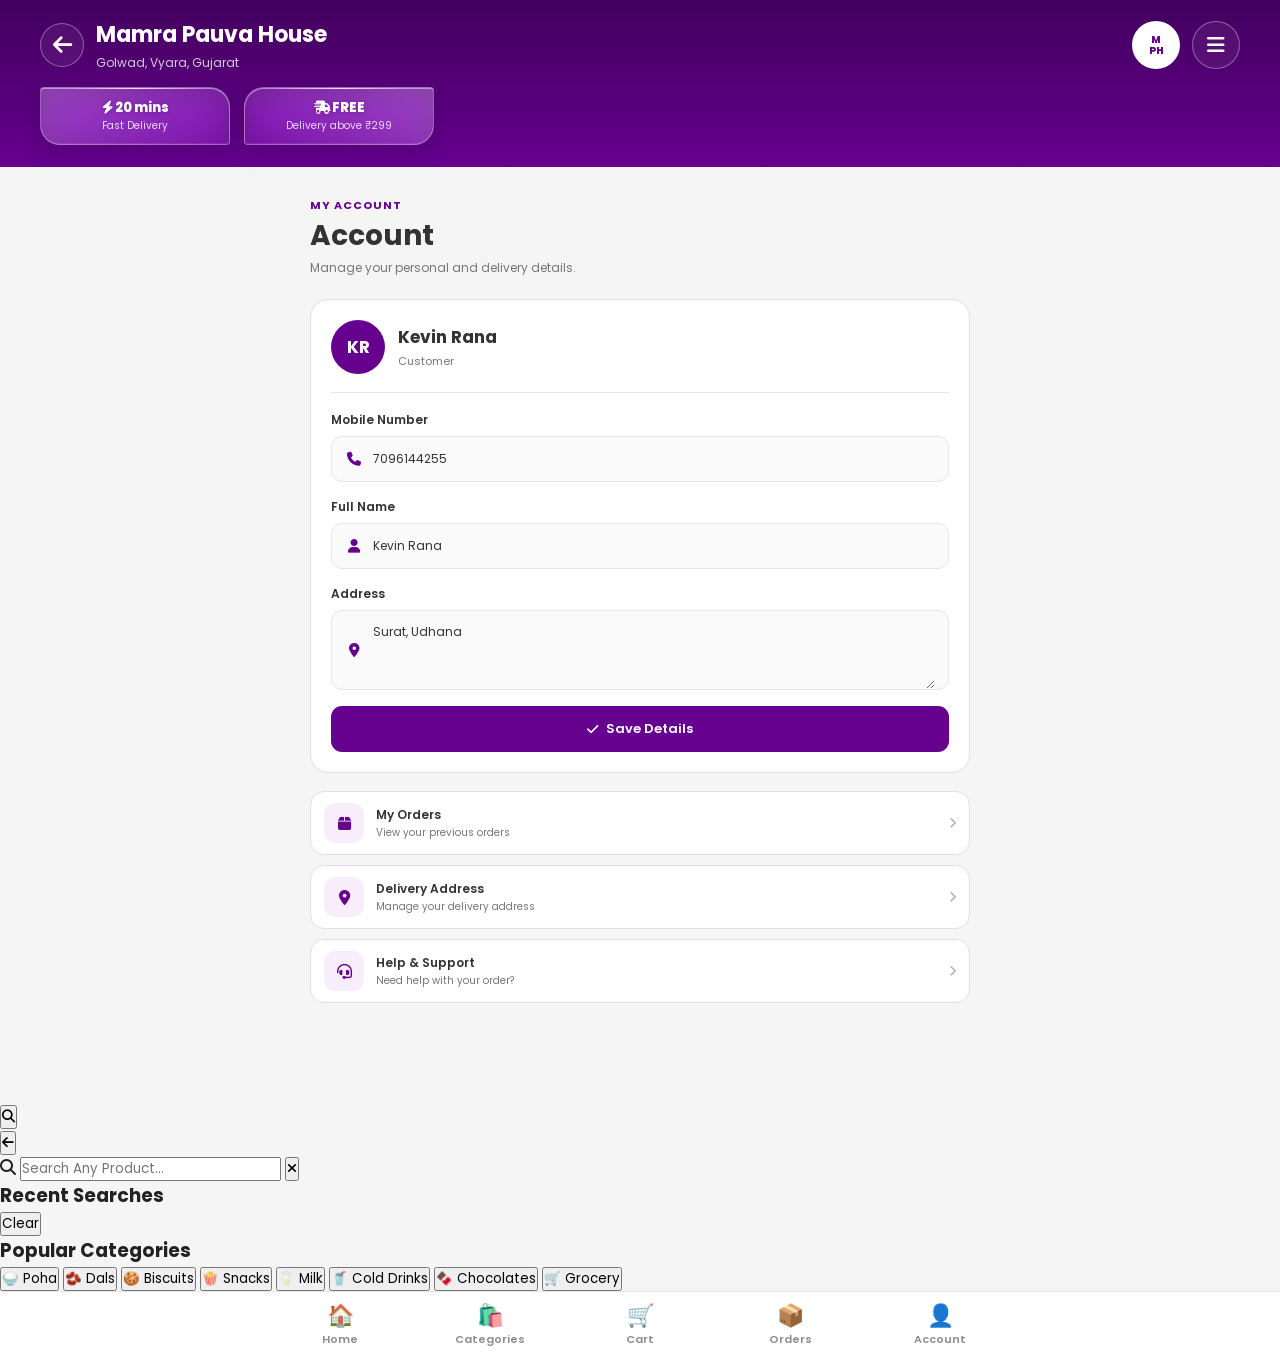
==== commit b7da3a81: "Modify account page store details and address Updated store information and delivery address in the " ====
--- a/account.html
+++ b/account.html
@@ -42,10 +42,7 @@
 
     <!-- Main CSS -->
 
-    <link
-        rel="stylesheet"
-        href="style.css"
-    >
+    <link rel="stylesheet" href="style.css">
 
 </head>
 
@@ -79,6 +76,7 @@
             </a>
 
 
+
             <!-- STORE INFORMATION -->
 
             <div class="mp-location">
@@ -88,10 +86,11 @@
                 </div>
 
                 <div class="mp-location-address">
-                    Dharmyug Society, Vyara, Gujarat
+                    Golwad, Vyara, Gujarat
                 </div>
 
             </div>
+
 
 
             <!-- STORE LOGO -->
@@ -108,6 +107,7 @@
             </button>
 
 
+
             <!-- MENU -->
 
             <button
@@ -124,9 +124,8 @@
         </div>
 
 
-        <!-- =================================================
-             DELIVERY STRIP
-        ================================================== -->
+
+        <!-- DELIVERY STRIP -->
 
         <div class="mp-delivery-strip">
 
@@ -146,6 +145,7 @@
                 </span>
 
             </div>
+
 
 
             <div class="mp-delivery-item">
@@ -459,38 +459,303 @@
 
 
     <!-- =====================================================
-         STICKY SEARCH
+         FLOATING SEARCH
+         MOBILE + TABLET
     ====================================================== -->
 
     <div
-        class="mp-sticky-search"
-        id="mpStickySearch"
+        class="mp-floating-search"
+        id="mpFloatingSearch"
     >
 
-        <div class="mp-sticky-search-inner">
-
-            <div class="mp-search-box">
-
-                <i class="fa-solid fa-magnifying-glass"></i>
-
-                <input
-                    type="text"
-                    id="mpStickySearchInput"
-                    placeholder="Search Any Product..."
-                    aria-label="Search products"
-                >
+        <button
+            type="button"
+            class="mp-floating-search-button"
+            id="mpFloatingSearchButton"
+            aria-label="Search products"
+        >
+
+            <i class="fa-solid fa-magnifying-glass"></i>
+
+        </button>
+
+    </div>
+
+
+
+    <!-- =====================================================
+         FLOATING SEARCH OVERLAY
+    ====================================================== -->
+
+    <div
+        class="mp-floating-search-overlay"
+        id="mpFloatingSearchOverlay"
+    >
+
+        <div
+            class="mp-floating-search-panel"
+            id="mpFloatingSearchPanel"
+        >
+
+
+            <!-- SEARCH HEADER -->
+
+            <div class="mp-floating-search-header">
+
 
                 <button
                     type="button"
-                    id="mpStickySearchClear"
-                    aria-label="Clear search"
+                    class="mp-floating-search-back"
+                    id="mpFloatingSearchClose"
+                    aria-label="Close search"
                 >
 
-                    <i class="fa-solid fa-xmark"></i>
+                    <i class="fa-solid fa-arrow-left"></i>
 
                 </button>
 
-            </div>
+
+
+                <div class="mp-floating-search-box">
+
+                    <i class="fa-solid fa-magnifying-glass"></i>
+
+
+                    <input
+                        type="text"
+                        id="mpFloatingSearchInput"
+                        placeholder="Search Any Product..."
+                        autocomplete="off"
+                        aria-label="Search products"
+                    >
+
+
+                    <button
+                        type="button"
+                        class="mp-floating-search-clear"
+                        id="mpFloatingSearchClear"
+                        aria-label="Clear search"
+                    >
+
+                        <i class="fa-solid fa-xmark"></i>
+
+                    </button>
+
+                </div>
+
+
+            </div>
+
+
+
+            <!-- SEARCH CONTENT -->
+
+            <div class="mp-floating-search-content">
+
+
+                <!-- RECENT SEARCHES -->
+
+                <section
+                    class="mp-search-suggestion-section"
+                    id="mpRecentSearchSection"
+                >
+
+
+                    <div class="mp-search-suggestion-heading">
+
+                        <h3>
+                            Recent Searches
+                        </h3>
+
+
+                        <button
+                            type="button"
+                            id="mpClearRecentSearch"
+                        >
+                            Clear
+                        </button>
+
+                    </div>
+
+
+                    <div
+                        class="mp-recent-search-list"
+                        id="mpRecentSearchList"
+                    ></div>
+
+
+                </section>
+
+
+
+                <!-- POPULAR CATEGORIES -->
+
+                <section class="mp-search-suggestion-section">
+
+
+                    <div class="mp-search-suggestion-heading">
+
+                        <h3>
+                            Popular Categories
+                        </h3>
+
+                    </div>
+
+
+
+                    <div class="mp-search-category-list">
+
+
+                        <button
+                            type="button"
+                            class="mp-search-category"
+                            data-search="Poha"
+                        >
+
+                            <span class="mp-search-category-icon">
+                                🍚
+                            </span>
+
+                            <span>
+                                Poha
+                            </span>
+
+                        </button>
+
+
+
+                        <button
+                            type="button"
+                            class="mp-search-category"
+                            data-search="Dals"
+                        >
+
+                            <span class="mp-search-category-icon">
+                                🫘
+                            </span>
+
+                            <span>
+                                Dals
+                            </span>
+
+                        </button>
+
+
+
+                        <button
+                            type="button"
+                            class="mp-search-category"
+                            data-search="Biscuits"
+                        >
+
+                            <span class="mp-search-category-icon">
+                                🍪
+                            </span>
+
+                            <span>
+                                Biscuits
+                            </span>
+
+                        </button>
+
+
+
+                        <button
+                            type="button"
+                            class="mp-search-category"
+                            data-search="Snacks"
+                        >
+
+                            <span class="mp-search-category-icon">
+                                🍿
+                            </span>
+
+                            <span>
+                                Snacks
+                            </span>
+
+                        </button>
+
+
+
+                        <button
+                            type="button"
+                            class="mp-search-category"
+                            data-search="Milk"
+                        >
+
+                            <span class="mp-search-category-icon">
+                                🥛
+                            </span>
+
+                            <span>
+                                Milk
+                            </span>
+
+                        </button>
+
+
+
+                        <button
+                            type="button"
+                            class="mp-search-category"
+                            data-search="Cold Drinks"
+                        >
+
+                            <span class="mp-search-category-icon">
+                                🥤
+                            </span>
+
+                            <span>
+                                Cold Drinks
+                            </span>
+
+                        </button>
+
+
+
+                        <button
+                            type="button"
+                            class="mp-search-category"
+                            data-search="Chocolates"
+                        >
+
+                            <span class="mp-search-category-icon">
+                                🍫
+                            </span>
+
+                            <span>
+                                Chocolates
+                            </span>
+
+                        </button>
+
+
+
+                        <button
+                            type="button"
+                            class="mp-search-category"
+                            data-search="Grocery"
+                        >
+
+                            <span class="mp-search-category-icon">
+                                🛒
+                            </span>
+
+                            <span>
+                                Grocery
+                            </span>
+
+                        </button>
+
+
+                    </div>
+
+                </section>
+
+
+            </div>
+
 
         </div>
 
@@ -500,7 +765,6 @@
 
     <!-- =====================================================
          BOTTOM NAVIGATION
-         SAME AS HOME PAGE
     ====================================================== -->
 
     <nav class="mp-bottom-nav">
@@ -605,5 +869,4 @@
 
 
 </body>
-
-</html>+</html>
--- a/style.css
+++ b/style.css
@@ -1141,56 +1141,213 @@
    DELIVERY BANNER
 ========================================================= */
 
+.mp-delivery-slider {
+    position: relative;
+    width: 100%;
+    margin-bottom: 22px;
+}
+
+.mp-delivery-slides {
+    width: 100%;
+    position: relative;
+}
+
+.mp-delivery-slide {
+    display: none;
+    width: 100%;
+}
+
+.mp-delivery-slide.active {
+    display: block;
+}
+
 .mp-delivery-banner {
+    width: 100%;
+    box-sizing: border-box;
+
+    display: flex;
+    align-items: center;
+    gap: 13px;
+
+    padding: 15px;
+
     background: var(--white);
-
     border: 1px solid var(--purple-border);
-
     border-radius: 18px;
-
-    padding: 15px;
-
-    display: flex;
-
-    align-items: center;
-
-    gap: 13px;
-
-    margin-bottom: 25px;
 }
 
 .mp-delivery-banner-icon {
     width: 48px;
-
     height: 48px;
+    min-width: 48px;
+
+    display: flex;
+    align-items: center;
+    justify-content: center;
 
     background: var(--purple-bg);
-
+    border: 1px solid var(--purple-border);
     border-radius: 14px;
 
+    font-size: 25px;
+}
+
+.mp-delivery-banner strong {
+    display: block;
+
+    margin: 0;
+
+    color: var(--dark);
+    font-size: 14px;
+    font-weight: 700;
+    line-height: 1.3;
+}
+
+.mp-delivery-banner p {
+    margin: 4px 0 0;
+
+    color: var(--gray);
+    font-size: 11px;
+    line-height: 1.5;
+}
+
+
+/* Dots */
+
+.mp-delivery-dots {
     display: flex;
-
     align-items: center;
-
     justify-content: center;
 
-    font-size: 25px;
-
-    flex-shrink: 0;
-}
-
-.mp-delivery-banner strong {
-    font-size: 13px;
-}
-
-.mp-delivery-banner p {
-    font-size: 10px;
-
-    color: var(--gray);
-
-    margin-top: 3px;
-
-    line-height: 1.5;
+    gap: 6px;
+
+    margin-top: 9px;
+}
+
+.mp-delivery-dot {
+    width: 7px;
+    height: 7px;
+
+    padding: 0;
+    margin: 0;
+
+    border: 1px solid var(--primary);
+    border-radius: 50%;
+
+    background: var(--white);
+
+    cursor: pointer;
+
+    appearance: none;
+    -webkit-appearance: none;
+
+    transition: all 0.25s ease;
+}
+
+.mp-delivery-dot.active {
+    width: 20px;
+    height: 7px;
+
+    border-radius: 10px;
+
+    background: var(--primary);
+    border-color: var(--primary);
+}
+
+
+/* Mobile */
+
+@media (max-width: 480px) {
+
+    .mp-delivery-slider {
+        margin-bottom: 20px;
+    }
+
+    .mp-delivery-banner {
+        padding: 13px;
+        gap: 10px;
+        border-radius: 16px;
+    }
+
+    .mp-delivery-banner-icon {
+        width: 42px;
+        height: 42px;
+        min-width: 42px;
+
+        border-radius: 12px;
+        font-size: 22px;
+    }
+
+    .mp-delivery-banner strong {
+        font-size: 12px;
+    }
+
+    .mp-delivery-banner p {
+        font-size: 9px;
+        line-height: 1.45;
+    }
+
+    .mp-delivery-dot {
+        width: 6px;
+        height: 6px;
+    }
+
+    .mp-delivery-dot.active {
+        width: 17px;
+        height: 6px;
+    }
+}
+
+
+/* Tablet */
+
+@media (min-width: 481px) and (max-width: 1024px) {
+
+    .mp-delivery-banner {
+        padding: 16px;
+    }
+
+    .mp-delivery-banner-icon {
+        width: 50px;
+        height: 50px;
+        min-width: 50px;
+
+        font-size: 27px;
+    }
+
+    .mp-delivery-banner strong {
+        font-size: 15px;
+    }
+
+    .mp-delivery-banner p {
+        font-size: 11px;
+    }
+}
+
+
+/* Desktop */
+
+@media (min-width: 1025px) {
+
+    .mp-delivery-banner {
+        padding: 17px 18px;
+    }
+
+    .mp-delivery-banner-icon {
+        width: 52px;
+        height: 52px;
+        min-width: 52px;
+
+        font-size: 28px;
+    }
+
+    .mp-delivery-banner strong {
+        font-size: 15px;
+    }
+
+    .mp-delivery-banner p {
+        font-size: 11px;
+    }
 }
 
 
@@ -1460,10 +1617,6 @@
     .mp-bottom-nav {
         display: flex;
     }
-
-    .mp-category-section.is-sticky .mp-categories {
-        margin: 0;
-    }
 }
 
 
@@ -2216,52 +2369,6 @@
 
         font-size: 75px;
     }
-}
-
-
-/* =========================================================
-   CATEGORY STICKY
-========================================================= */
-
-.mp-category-section {
-    position: relative;
-
-    z-index: 100;
-
-    background: var(--body-bg);
-}
-
-
-/* Added by JavaScript */
-
-.mp-category-section.is-sticky {
-    position: fixed;
-
-    top: 0;
-
-    left: 0;
-    right: 0;
-
-    z-index: 999;
-
-    background: var(--body-bg);
-
-    box-shadow:
-        0 3px 12px
-        rgba(0, 0, 0, 0.08);
-
-    padding: 12px 20px 0;
-}
-
-
-/* Prevent content jump */
-
-.mp-category-section-placeholder {
-    display: none;
-}
-
-.mp-category-section-placeholder.active {
-    display: block;
 }
 
 
@@ -3402,10 +3509,16 @@
    Controlled by Admin Panel
 ========================================================= */
 
+/* =========================================================
+   SPECIAL OFFERS
+   Controlled by Admin Panel
+========================================================= */
+
 .mp-special-offers {
     width: 100%;
     margin-top: 18px;
     padding: 0 16px 18px;
+    box-sizing: border-box;
 }
 
 .mp-special-offers[hidden],
@@ -3414,6 +3527,11 @@
 .mp-admin-login[hidden] {
     display: none !important;
 }
+
+
+/* =========================================================
+   SPECIAL OFFERS HEADER
+========================================================= */
 
 .mp-special-offers-head {
     display: flex;
@@ -3439,70 +3557,452 @@
     gap: 5px;
     padding: 6px 9px;
     border-radius: 20px;
-    background: rgba(255,255,255,.12);
-    color: #fff;
+    background: var(--primary);
+    color: var(--white);
     font-size: 9px;
     font-weight: 700;
 }
+
+
+/* =========================================================
+   SPECIAL OFFERS LIST
+========================================================= */
 
 .mp-special-offers-list {
     display: grid;
     grid-template-columns: repeat(3, minmax(0, 1fr));
     gap: 10px;
-}
+    width: 100%;
+}
+
+
+/* =========================================================
+   SPECIAL OFFER CARD
+========================================================= */
 
 .mp-special-offer-card {
     position: relative;
     display: block;
     min-width: 0;
+    width: 100%;
+
     aspect-ratio: 2 / 3;
+
     overflow: hidden;
+
     border-radius: 15px;
+
     background: #eee;
-    border: 1px solid rgba(255,255,255,.15);
-    box-shadow: 0 7px 20px rgba(35,0,45,.14);
-}
+
+    border: 1px solid rgba(255, 255, 255, 0.15);
+
+    box-shadow:
+        0 7px 20px rgba(35, 0, 45, 0.14);
+
+    text-decoration: none;
+
+    box-sizing: border-box;
+}
+
+
+/* =========================================================
+   OFFER IMAGE
+========================================================= */
 
 .mp-special-offer-image {
     width: 100%;
     height: 100%;
+
     display: block;
+
     object-fit: cover;
-}
+
+    transition:
+        transform 0.3s ease;
+}
+
+
+.mp-special-offer-card:hover
+.mp-special-offer-image {
+    transform: scale(1.03);
+}
+
+
+/* =========================================================
+   DARK GRADIENT OVERLAY
+========================================================= */
 
 .mp-special-offer-card::after {
     content: "";
+
     position: absolute;
+
     inset: 0;
+
     background: linear-gradient(
         180deg,
         transparent 42%,
-        rgba(0,0,0,.72) 100%
+        rgba(0, 0, 0, 0.72) 100%
     );
+
     pointer-events: none;
 }
+
+
+/* =========================================================
+   OFFER TEXT
+========================================================= */
 
 .mp-special-offer-overlay {
     position: absolute;
+
     left: 10px;
     right: 10px;
     bottom: 10px;
+
     z-index: 2;
-    color: #fff;
+
+    color: var(--white);
 }
 
 .mp-special-offer-overlay strong {
     display: block;
+
     font-size: 12px;
+    font-weight: 700;
+
     line-height: 1.25;
 }
 
 .mp-special-offer-overlay span {
     display: block;
+
     margin-top: 3px;
+
     font-size: 8px;
+
     line-height: 1.35;
-    opacity: .88;
+
+    opacity: 0.88;
+}
+
+
+/* =========================================================
+   MOBILE
+   0px - 480px
+
+   KEEPING YOUR CURRENT MOBILE SIZE
+========================================================= */
+
+@media (max-width: 480px) {
+
+    .mp-special-offers {
+        margin-top: 14px;
+        padding: 0 14px 14px;
+    }
+
+
+    .mp-special-offers-head {
+        margin-bottom: 9px;
+    }
+
+
+    .mp-special-offers-list {
+        grid-template-columns:
+            repeat(3, minmax(0, 1fr));
+
+        gap: 7px;
+    }
+
+
+    .mp-special-offer-card {
+        aspect-ratio: 2 / 3;
+
+        border-radius: 10px;
+    }
+
+
+    .mp-special-offer-overlay {
+        left: 7px;
+        right: 7px;
+        bottom: 7px;
+    }
+
+
+    .mp-special-offer-overlay strong {
+        font-size: 8px;
+    }
+
+
+    .mp-special-offer-overlay span {
+        font-size: 6px;
+    }
+
+
+    .mp-special-offers-kicker {
+        font-size: 8px;
+    }
+
+
+    .mp-special-offers-badge {
+        padding: 5px 7px;
+
+        font-size: 8px;
+    }
+
+}
+
+
+/* =========================================================
+   TABLET
+   481px - 1024px
+========================================================= */
+
+@media (min-width: 481px) and (max-width: 1024px) {
+
+    .mp-special-offers {
+        margin-top: 20px;
+        padding: 0 20px 22px;
+    }
+
+
+    .mp-special-offers-head {
+        margin-bottom: 14px;
+    }
+
+
+    .mp-special-offers-kicker {
+        font-size: 10px;
+    }
+
+
+    .mp-special-offers-badge {
+        padding: 7px 11px;
+
+        font-size: 10px;
+    }
+
+
+    .mp-special-offers-list {
+        grid-template-columns:
+            repeat(3, minmax(0, 1fr));
+
+        gap: 14px;
+    }
+
+
+    .mp-special-offer-card {
+        /*
+         * Tablet fixed height
+         * instead of the mobile ratio.
+         */
+        height: 280px;
+
+        aspect-ratio: auto;
+
+        border-radius: 16px;
+    }
+
+
+    .mp-special-offer-image {
+        width: 100%;
+        height: 100%;
+
+        object-fit: cover;
+    }
+
+
+    .mp-special-offer-overlay {
+        left: 13px;
+        right: 13px;
+        bottom: 13px;
+    }
+
+
+    .mp-special-offer-overlay strong {
+        font-size: 14px;
+        line-height: 1.3;
+    }
+
+
+    .mp-special-offer-overlay span {
+        margin-top: 4px;
+
+        font-size: 10px;
+
+        line-height: 1.4;
+    }
+
+}
+
+
+/* =========================================================
+   DESKTOP
+   1025px - 1399px
+========================================================= */
+
+@media (min-width: 1025px) and (max-width: 1399px) {
+
+    .mp-special-offers {
+        margin-top: 22px;
+        padding: 0 24px 24px;
+    }
+
+
+    .mp-special-offers-head {
+        margin-bottom: 15px;
+    }
+
+
+    .mp-special-offers-kicker {
+        font-size: 10px;
+    }
+
+
+    .mp-special-offers-badge {
+        padding: 7px 11px;
+
+        font-size: 10px;
+    }
+
+
+    .mp-special-offers-list {
+        grid-template-columns:
+            repeat(3, minmax(0, 1fr));
+
+        gap: 18px;
+    }
+
+
+    .mp-special-offer-card {
+        /*
+         * Desktop banner height
+         */
+        height: 360px;
+
+        aspect-ratio: auto;
+
+        border-radius: 18px;
+    }
+
+
+    .mp-special-offer-image {
+        width: 100%;
+        height: 100%;
+
+        object-fit: cover;
+    }
+
+
+    .mp-special-offer-overlay {
+        left: 16px;
+        right: 16px;
+        bottom: 16px;
+    }
+
+
+    .mp-special-offer-overlay strong {
+        font-size: 16px;
+        line-height: 1.3;
+    }
+
+
+    .mp-special-offer-overlay span {
+        margin-top: 5px;
+
+        font-size: 12px;
+
+        line-height: 1.45;
+    }
+
+}
+
+
+/* =========================================================
+   LARGE DESKTOP
+   1400px+
+========================================================= */
+
+@media (min-width: 1400px) {
+
+    .mp-special-offers {
+        margin-top: 24px;
+        padding: 0 30px 28px;
+    }
+
+
+    .mp-special-offers-head {
+        margin-bottom: 16px;
+    }
+
+
+    .mp-special-offers-kicker {
+        font-size: 11px;
+    }
+
+
+    .mp-special-offers-badge {
+        padding: 8px 12px;
+
+        font-size: 11px;
+    }
+
+
+    .mp-special-offers-list {
+        grid-template-columns:
+            repeat(3, minmax(0, 1fr));
+
+        gap: 20px;
+
+        max-width: 1280px;
+
+        margin-left: auto;
+        margin-right: auto;
+    }
+
+
+    .mp-special-offer-card {
+        /*
+         * Large desktop banner height
+         */
+        height: 400px;
+
+        aspect-ratio: auto;
+
+        border-radius: 20px;
+    }
+
+
+    .mp-special-offer-image {
+        width: 100%;
+        height: 100%;
+
+        object-fit: cover;
+    }
+
+
+    .mp-special-offer-overlay {
+        left: 18px;
+        right: 18px;
+        bottom: 18px;
+    }
+
+
+    .mp-special-offer-overlay strong {
+        font-size: 17px;
+
+        line-height: 1.3;
+    }
+
+
+    .mp-special-offer-overlay span {
+        margin-top: 5px;
+
+        font-size: 13px;
+
+        line-height: 1.45;
+    }
+
 }
 
 
@@ -4008,3 +4508,836 @@
         grid-template-columns: 1fr;
     }
 }
+
+
+/* =========================================================
+   STICKY SEARCH ABOVE BOTTOM NAV
+========================================================= */
+
+.mp-sticky-search {
+    display: none;
+}
+
+
+/* =========================================================
+   MOBILE + TABLET
+========================================================= */
+
+@media (max-width: 1024px) {
+
+    .mp-sticky-search {
+        position: fixed;
+        left: 0;
+        right: 0;
+        bottom: 0;
+
+        z-index: 9998;
+
+        display: block;
+
+        padding: 8px 10px;
+
+        
+
+        transform: translateY(100%);
+
+        opacity: 0;
+
+        visibility: hidden;
+
+        pointer-events: none;
+
+        transition:
+            transform 0.25s ease,
+            opacity 0.25s ease,
+            visibility 0.25s ease;
+
+        box-sizing: border-box;
+    }
+
+
+    /* Show sticky search */
+
+    .mp-sticky-search.is-visible {
+
+        transform: translateY(0);
+
+        opacity: 1;
+
+        visibility: visible;
+
+        pointer-events: auto;
+    }
+
+
+    .mp-sticky-search-inner {
+
+        width: 100%;
+
+        max-width: 100%;
+
+        margin: 0 auto;
+
+        box-sizing: border-box;
+    }
+
+
+    .mp-sticky-search .mp-search-box {
+
+        width: 100%;
+
+        min-height: 48px;
+
+        display: flex;
+
+        align-items: center;
+
+        gap: 9px;
+
+        padding: 0 12px;
+
+        background: var(--white);
+
+        border: 1px solid var(--purple-border);
+
+        border-radius: 12px;
+
+        box-sizing: border-box;
+    }
+
+
+    .mp-sticky-search .mp-search-box > i {
+
+        color: var(--primary);
+
+        font-size: 15px;
+
+        flex: 0 0 auto;
+    }
+
+
+    .mp-sticky-search input {
+
+        flex: 1;
+
+        min-width: 0;
+
+        height: 42px;
+
+        padding: 0;
+
+        border: 0;
+
+        outline: none;
+
+        background: transparent;
+
+        color: var(--dark);
+
+        font-size: 13px;
+
+        font-family: inherit;
+    }
+
+
+    .mp-sticky-search input::placeholder {
+
+        color: var(--gray);
+
+        opacity: 1;
+    }
+
+
+    .mp-sticky-search button {
+
+        width: 30px;
+
+        height: 30px;
+
+        padding: 0;
+
+        border: 0;
+
+        background: transparent;
+
+        color: var(--gray);
+
+        display: flex;
+
+        align-items: center;
+
+        justify-content: center;
+
+        cursor: pointer;
+
+        flex: 0 0 30px;
+    }
+
+
+    .mp-sticky-search button:hover {
+
+        color: var(--primary);
+    }
+
+
+    /* =====================================================
+       MOBILE
+    ===================================================== */
+
+    @media (max-width: 480px) {
+
+        .mp-sticky-search {
+
+            padding:
+                7px
+                9px
+                calc(7px + env(safe-area-inset-bottom));
+        }
+
+
+        .mp-sticky-search .mp-search-box {
+
+            min-height: 48px;
+
+            border-radius: 11px;
+
+            padding: 0 10px;
+        }
+
+
+        .mp-sticky-search input {
+
+            height: 40px;
+
+            font-size: 12px;
+        }
+
+
+        .mp-sticky-search .mp-search-box > i {
+
+            font-size: 14px;
+        }
+    }
+
+
+    /* =====================================================
+       TABLET
+    ===================================================== */
+
+    @media (min-width: 481px) and (max-width: 1024px) {
+
+        .mp-sticky-search {
+
+            padding:
+                9px
+                15px
+                calc(9px + env(safe-area-inset-bottom));
+        }
+
+
+        .mp-sticky-search .mp-search-box {
+
+            min-height: 46px;
+
+            border-radius: 13px;
+        }
+
+
+        .mp-sticky-search input {
+
+            height: 44px;
+
+            font-size: 14px;
+        }
+    }
+
+}
+
+
+/* =========================================================
+   DESKTOP
+========================================================= */
+
+@media (min-width: 1025px) {
+
+    .mp-sticky-search {
+
+        display: none !important;
+    }
+
+}
+
+.mp-header {
+    position: static !important;
+    top: auto !important;
+    z-index: auto !important;
+
+    background: linear-gradient(
+        180deg,
+        var(--primary-dark),
+        var(--primary)
+    );
+}
+
+/* =========================================================
+   CATEGORY PAGE
+========================================================= */
+
+.mp-back {
+    width: 44px;
+    height: 44px;
+    flex: 0 0 44px;
+    display: flex;
+    align-items: center;
+    justify-content: center;
+    border: 1px solid rgba(255,255,255,.35);
+    border-radius: 50%;
+    background: rgba(255,255,255,.06);
+    color: var(--white);
+    font-size: 22px;
+    font-weight: 600;
+}
+
+.mp-category-page {
+    width: 100%;
+    max-width: 1400px;
+    margin: 0 auto;
+    padding: 30px 40px 50px;
+}
+
+.mp-page-title {
+    display: flex;
+    align-items: center;
+    justify-content: space-between;
+    margin-bottom: 24px;
+}
+
+.mp-page-kicker {
+    display: block;
+    margin-bottom: 5px;
+    color: var(--primary-light);
+    font-size: 10px;
+    font-weight: 800;
+    letter-spacing: 1px;
+}
+
+.mp-page-title h1 {
+    margin: 0;
+    color: var(--dark);
+    font-size: 30px;
+    line-height: 1.2;
+    font-weight: 800;
+}
+
+.mp-page-title p {
+    margin: 7px 0 0;
+    color: var(--gray);
+    font-size: 13px;
+    line-height: 1.5;
+}
+
+.mp-category-nav {
+    display: flex;
+    align-items: center;
+    gap: 9px;
+    margin-bottom: 28px;
+    overflow-x: auto;
+    padding-bottom: 5px;
+    scrollbar-width: none;
+}
+
+.mp-category-nav::-webkit-scrollbar {
+    display: none;
+}
+
+.mp-category-nav a {
+    flex: 0 0 auto;
+    min-width: 90px;
+    padding: 10px 13px;
+    display: flex;
+    align-items: center;
+    justify-content: center;
+    gap: 5px;
+    background: var(--white);
+    border: 1px solid var(--purple-border);
+    border-radius: 11px;
+    color: var(--dark);
+    font-size: 11px;
+    font-weight: 600;
+    white-space: nowrap;
+    transition: all .2s ease;
+}
+
+.mp-category-nav a:hover {
+    color: var(--primary);
+    border-color: var(--primary-light);
+    transform: translateY(-2px);
+}
+
+.mp-category-nav a.active {
+    background: var(--primary);
+    border-color: var(--primary);
+    color: var(--white);
+}
+
+.mp-products-header {
+    display: flex;
+    align-items: center;
+    justify-content: space-between;
+    gap: 15px;
+    margin-bottom: 16px;
+}
+
+.mp-products-header h2 {
+    margin: 0;
+    color: var(--dark);
+    font-size: 20px;
+    font-weight: 700;
+}
+
+.mp-products-header span {
+    display: block;
+    margin-top: 4px;
+    color: var(--gray);
+    font-size: 11px;
+}
+
+.mp-sort-button {
+    display: flex;
+    align-items: center;
+    gap: 6px;
+    padding: 9px 13px;
+    background: var(--white);
+    border: 1px solid var(--purple-border);
+    border-radius: 9px;
+    color: var(--dark);
+    font-size: 11px;
+    font-weight: 600;
+}
+
+.mp-sort-button:hover {
+    color: var(--primary);
+    border-color: var(--primary);
+}
+
+.mp-category-products {
+    display: grid;
+    grid-template-columns: repeat(5, minmax(0, 1fr));
+    gap: 15px;
+}
+
+.mp-category-products .mp-product {
+    min-width: 0;
+    width: 100%;
+}
+
+.mp-category-products .mp-product-image {
+    height: 155px;
+}
+
+.mp-category-products .mp-product-info {
+    padding: 10px;
+}
+
+.mp-category-products .mp-product-name {
+    font-size: 13px;
+    min-height: 36px;
+}
+
+.mp-category-products .mp-product-options {
+    gap: 4px;
+}
+
+.mp-category-products .mp-size-option {
+    padding: 0 7px;
+}
+
+.mp-category-products .mp-product-bottom {
+    margin-top: 9px;
+}
+
+.mp-category-products .mp-add {
+    padding: 6px 11px;
+}
+
+.mp-category-empty {
+    padding: 50px 20px;
+    text-align: center;
+    color: var(--gray);
+    background: var(--white);
+    border: 1px solid var(--border);
+    border-radius: 14px;
+}
+
+@media (max-width: 480px) {
+    .mp-category-page { padding: 20px 15px 35px; }
+    .mp-back { width:40px; height:40px; flex-basis:40px; font-size:19px; }
+    .mp-page-title { margin-bottom:18px; }
+    .mp-page-kicker { font-size:8px; }
+    .mp-page-title h1 { font-size:22px; }
+    .mp-page-title p { font-size:10px; margin-top:5px; }
+    .mp-category-nav { gap:6px; margin-bottom:21px; }
+    .mp-category-nav a { min-width:72px; padding:8px 9px; border-radius:9px; font-size:9px; }
+    .mp-products-header { margin-bottom:11px; }
+    .mp-products-header h2 { font-size:15px; }
+    .mp-products-header span { font-size:9px; }
+    .mp-sort-button { padding:7px 9px; font-size:9px; }
+    .mp-category-products { grid-template-columns:repeat(2,minmax(0,1fr)); gap:9px; }
+    .mp-category-products .mp-product { border-radius:11px; }
+    .mp-category-products .mp-product-image { height:120px; }
+    .mp-category-products .mp-product-info { padding:7px; }
+    .mp-category-products .mp-product-name { font-size:10px; min-height:28px; }
+    .mp-category-products .mp-size-option { height:24px; padding:0 5px; font-size:8px; }
+    .mp-category-products .mp-price { font-size:13px; }
+    .mp-category-products .mp-add { padding:5px 7px; font-size:8px; }
+}
+
+@media (min-width:481px) and (max-width:1024px) {
+    .mp-category-page { padding:25px 25px 40px; }
+    .mp-category-products { grid-template-columns:repeat(4,minmax(0,1fr)); gap:12px; }
+    .mp-category-products .mp-product-image { height:135px; }
+}
+
+@media (min-width:1400px) {
+    .mp-category-page { padding-left:60px; padding-right:60px; }
+    .mp-category-products { grid-template-columns:repeat(6,minmax(0,1fr)); }
+    .mp-category-products .mp-product-image { height:170px; }
+}
+
+
+/* =========================================================
+   HEADER - NEVER FIXED / NEVER STICKY
+   Applies to home and category pages.
+========================================================= */
+.mp-header {
+    position: static !important;
+    top: auto !important;
+    right: auto !important;
+    bottom: auto !important;
+    left: auto !important;
+    z-index: auto !important;
+}
+
+
+/* =========================================================
+   ACCOUNT PAGE
+========================================================= */
+
+.mp-account-page {
+    max-width: 700px;
+    margin: 0 auto;
+    padding: 30px 20px 100px;
+}
+
+
+/* =========================================================
+   ACCOUNT HEADER
+========================================================= */
+
+.mp-account-header {
+    margin-bottom: 22px;
+}
+
+.mp-account-header .mp-page-kicker {
+    display: block;
+    margin-bottom: 5px;
+    color: var(--primary);
+    font-size: 11px;
+    font-weight: 700;
+    letter-spacing: 1px;
+}
+
+.mp-account-header h1 {
+    margin: 0;
+    color: var(--dark);
+    font-size: 28px;
+    font-weight: 700;
+    line-height: 1.2;
+}
+
+.mp-account-header p {
+    margin: 7px 0 0;
+    color: var(--gray);
+    font-size: 12px;
+    line-height: 1.5;
+}
+
+
+/* =========================================================
+   ACCOUNT CARD
+========================================================= */
+
+.mp-account-card {
+    background: var(--white);
+    border: 1px solid var(--purple-border);
+    border-radius: 18px;
+    padding: 20px;
+    margin-bottom: 18px;
+}
+
+
+/* =========================================================
+   PROFILE
+========================================================= */
+
+.mp-account-profile {
+    display: flex;
+    align-items: center;
+    gap: 13px;
+    padding-bottom: 18px;
+    margin-bottom: 18px;
+    border-bottom: 1px solid var(--border);
+}
+
+.mp-account-avatar {
+    width: 54px;
+    height: 54px;
+    flex: 0 0 54px;
+    border-radius: 50%;
+    background: var(--primary);
+    color: var(--white);
+    display: flex;
+    align-items: center;
+    justify-content: center;
+    font-size: 17px;
+    font-weight: 700;
+}
+
+.mp-account-profile h2 {
+    margin: 0;
+    color: var(--dark);
+    font-size: 17px;
+    font-weight: 700;
+}
+
+.mp-account-profile span {
+    display: block;
+    margin-top: 3px;
+    color: var(--gray);
+    font-size: 11px;
+}
+
+
+/* =========================================================
+   ACCOUNT FORM
+========================================================= */
+
+.mp-account-field {
+    margin-bottom: 16px;
+}
+
+.mp-account-field label {
+    display: block;
+    margin-bottom: 7px;
+    color: var(--dark);
+    font-size: 12px;
+    font-weight: 600;
+}
+
+.mp-account-input {
+    min-height: 46px;
+    width: 100%;
+    display: flex;
+    align-items: center;
+    gap: 10px;
+    padding: 0 13px;
+    box-sizing: border-box;
+    background: #fafafa;
+    border: 1px solid var(--border);
+    border-radius: 11px;
+    transition:
+        border-color 0.2s ease,
+        background 0.2s ease;
+}
+
+.mp-account-input:focus-within {
+    border-color: var(--primary);
+    background: var(--white);
+}
+
+.mp-account-input > i {
+    width: 18px;
+    flex: 0 0 18px;
+    color: var(--primary);
+    text-align: center;
+    font-size: 14px;
+}
+
+.mp-account-input input,
+.mp-account-input textarea {
+    width: 100%;
+    border: 0;
+    outline: 0;
+    background: transparent;
+    color: var(--dark);
+    font-family: inherit;
+    font-size: 12px;
+}
+
+.mp-account-input input {
+    height: 44px;
+    padding: 0;
+}
+
+.mp-account-input textarea {
+    min-height: 70px;
+    padding: 12px 0;
+    resize: vertical;
+    line-height: 1.5;
+}
+
+.mp-account-input input::placeholder,
+.mp-account-input textarea::placeholder {
+    color: #aaa;
+}
+
+
+/* =========================================================
+   SAVE BUTTON
+========================================================= */
+
+.mp-account-save {
+    width: 100%;
+    height: 46px;
+    margin-top: 2px;
+    padding: 0 15px;
+    border: 0;
+    border-radius: 11px;
+    background: var(--primary);
+    color: var(--white);
+    display: flex;
+    align-items: center;
+    justify-content: center;
+    gap: 8px;
+    font-family: inherit;
+    font-size: 13px;
+    font-weight: 600;
+    cursor: pointer;
+    transition:
+        background 0.2s ease,
+        transform 0.2s ease;
+}
+
+.mp-account-save:hover {
+    background: var(--primary-dark);
+}
+
+.mp-account-save:active {
+    transform: scale(0.98);
+}
+
+
+/* =========================================================
+   ACCOUNT OPTIONS
+========================================================= */
+
+.mp-account-options {
+    display: flex;
+    flex-direction: column;
+    gap: 10px;
+}
+
+.mp-account-option {
+    min-height: 64px;
+    padding: 10px 13px;
+    box-sizing: border-box;
+    display: flex;
+    align-items: center;
+    gap: 12px;
+    background: var(--white);
+    border: 1px solid var(--purple-border);
+    border-radius: 14px;
+    color: var(--dark);
+    text-decoration: none;
+    transition:
+        border-color 0.2s ease,
+        transform 0.2s ease;
+}
+
+.mp-account-option:hover {
+    border-color: var(--primary-light);
+    transform: translateY(-1px);
+}
+
+.mp-account-option-icon {
+    width: 40px;
+    height: 40px;
+    flex: 0 0 40px;
+    border-radius: 11px;
+    background: var(--purple-bg);
+    color: var(--primary);
+    display: flex;
+    align-items: center;
+    justify-content: center;
+    font-size: 15px;
+}
+
+.mp-account-option-content {
+    flex: 1;
+    min-width: 0;
+}
+
+.mp-account-option-content strong {
+    display: block;
+    color: var(--dark);
+    font-size: 12px;
+    font-weight: 600;
+}
+
+.mp-account-option-content small {
+    display: block;
+    margin-top: 2px;
+    color: var(--gray);
+    font-size: 10px;
+    line-height: 1.4;
+}
+
+.mp-account-option > i {
+    color: #aaa;
+    font-size: 11px;
+}
+
+
+/* =========================================================
+   MOBILE
+========================================================= */
+
+@media (max-width: 480px) {
+
+    .mp-account-page {
+        padding: 22px 15px 100px;
+    }
+
+    .mp-account-header {
+        margin-bottom: 18px;
+    }
+
+    .mp-account-header h1 {
+        font-size: 24px;
+    }
+
+    .mp-account-card {
+        padding: 16px;
+        border-radius: 16px;
+    }
+
+    .mp-account-profile {
+        padding-bottom: 15px;
+        margin-bottom: 15px;
+    }
+
+    .mp-account-avatar {
+        width: 50px;
+        height: 50px;
+        flex-basis: 50px;
+    }
+
+    .mp-account-input {
+        min-height: 44px;
+    }
+
+    .mp-account-input input {
+        height: 42px;
+    }
+
+}
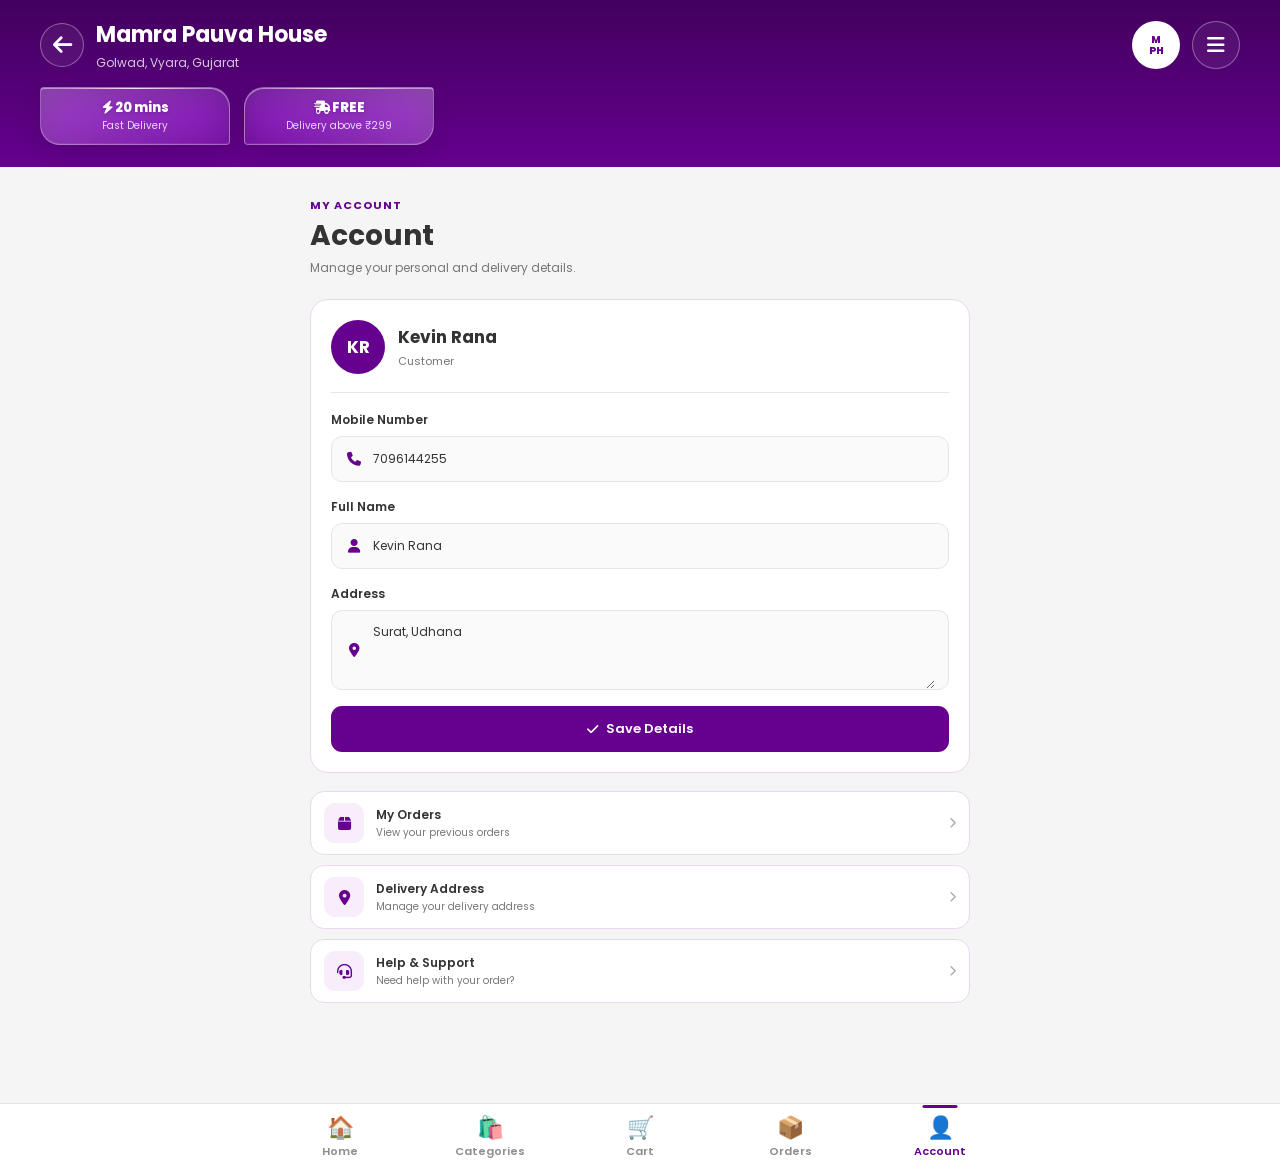
==== commit bc820168: "Fix HTML encoding issues in account.html" ====
--- a/account.html
+++ b/account.html
@@ -807,7 +807,7 @@
         <!-- CART -->
 
         <a
-            href="#"
+            href="./cart.html"
             class="mp-nav-item"
         >
 
--- a/style.css
+++ b/style.css
@@ -4511,273 +4511,394 @@
 
 
 /* =========================================================
-   STICKY SEARCH ABOVE BOTTOM NAV
-========================================================= */
-
-.mp-sticky-search {
+   FLOATING SEARCH - FINAL OVERLAY DESIGN
+========================================================= */
+
+/* Floating search button */
+.mp-floating-search {
     display: none;
-}
-
-
-/* =========================================================
-   MOBILE + TABLET
-========================================================= */
-
+    position: fixed;
+    right: 14px;
+    bottom: 82px;
+    width: 54px;
+    height: 54px;
+    z-index: 100000;
+    touch-action: none;
+}
+
+.mp-floating-search-button {
+    width: 54px;
+    height: 54px;
+    padding: 0;
+    border: 0;
+    border-radius: 50%;
+    background: var(--primary);
+    color: var(--white);
+    display: flex;
+    align-items: center;
+    justify-content: center;
+    font-size: 21px;
+    box-shadow: 0 7px 22px rgba(0, 0, 0, 0.22);
+    cursor: grab;
+    touch-action: none;
+    user-select: none;
+    -webkit-user-select: none;
+    transition: transform .2s ease, background .2s ease, box-shadow .2s ease;
+}
+
+.mp-floating-search-button:hover {
+    background: var(--primary-dark);
+    box-shadow: 0 9px 25px rgba(0, 0, 0, 0.25);
+}
+
+.mp-floating-search-button:active {
+    transform: scale(.94);
+    cursor: grabbing;
+}
+
+/* Overlay behind search */
+.mp-floating-search-overlay {
+    position: fixed !important;
+    inset: 0 !important;
+    z-index: 100001 !important;
+    display: block !important;
+    background: rgba(20, 10, 25, .25) !important;
+    backdrop-filter: blur(3px);
+    -webkit-backdrop-filter: blur(3px);
+    opacity: 0 !important;
+    visibility: hidden !important;
+    pointer-events: none !important;
+    transition: opacity .35s ease, visibility .35s ease !important;
+}
+
+.mp-floating-search-overlay.is-open {
+    opacity: 1 !important;
+    visibility: visible !important;
+    pointer-events: auto !important;
+}
+
+/* Transparent panel */
+.mp-floating-search-panel {
+    position: absolute !important;
+    top: 0 !important;
+    left: 0 !important;
+    right: 0 !important;
+    width: 100% !important;
+    max-height: 90vh;
+    overflow-y: auto;
+    box-sizing: border-box;
+    background: transparent !important;
+    border-radius: 0 0 24px 24px;
+    box-shadow: none !important;
+    opacity: 0 !important;
+    transform: translateY(-45px) !important;
+    transition: opacity .35s ease, transform .45s cubic-bezier(.22,1,.36,1) !important;
+}
+
+.mp-floating-search-overlay.is-open .mp-floating-search-panel {
+    opacity: 1 !important;
+    transform: translateY(0) !important;
+}
+
+/* Search header */
+.mp-floating-search-header {
+    width: 100%;
+    box-sizing: border-box;
+    padding: 12px 14px;
+    display: flex;
+    align-items: center;
+    gap: 10px;
+    background: rgba(255, 255, 255, .93);
+    border-bottom: 1px solid rgba(101, 0, 143, .08);
+    box-shadow: 0 8px 25px rgba(0, 0, 0, .08);
+}
+
+.mp-floating-search-back {
+    width: 40px;
+    height: 40px;
+    flex: 0 0 40px;
+    padding: 0;
+    border: 0;
+    border-radius: 50%;
+    background: rgba(255, 255, 255, .95);
+    color: var(--primary);
+    display: flex;
+    align-items: center;
+    justify-content: center;
+    font-size: 15px;
+    box-shadow: 0 3px 12px rgba(0, 0, 0, .08);
+    cursor: pointer;
+    transition: transform .2s ease, background .2s ease;
+}
+
+.mp-floating-search-back:hover {
+    background: var(--white);
+}
+
+.mp-floating-search-back:active {
+    transform: scale(.9);
+}
+
+/* Search box */
+.mp-floating-search-box {
+    flex: 1;
+    min-width: 0;
+    height: 46px;
+    display: flex;
+    align-items: center;
+    gap: 9px;
+    padding: 0 13px;
+    box-sizing: border-box;
+    background: rgba(255, 255, 255, .96);
+    border: 1px solid rgba(101, 0, 143, .12);
+    border-radius: 13px;
+    box-shadow: 0 5px 18px rgba(0, 0, 0, .08);
+    transition: border-color .25s ease, box-shadow .25s ease, transform .25s ease;
+}
+
+.mp-floating-search-box:focus-within {
+    border-color: rgba(101, 0, 143, .35);
+    box-shadow: 0 7px 22px rgba(101, 0, 143, .12);
+    transform: translateY(-1px);
+}
+
+.mp-floating-search-box > i {
+    flex: 0 0 auto;
+    color: var(--primary);
+    font-size: 15px;
+}
+
+.mp-floating-search-box input {
+    flex: 1;
+    min-width: 0;
+    width: 100%;
+    height: 44px;
+    padding: 0;
+    border: 0;
+    outline: 0;
+    background: transparent;
+    color: var(--dark);
+    font-family: inherit;
+    font-size: 16px;
+}
+
+.mp-floating-search-box input::placeholder {
+    color: #999;
+}
+
+/* Clear */
+.mp-floating-search-clear {
+    width: 30px;
+    height: 30px;
+    flex: 0 0 30px;
+    padding: 0;
+    border: 0;
+    border-radius: 50%;
+    background: transparent;
+    color: #888;
+    display: flex;
+    align-items: center;
+    justify-content: center;
+    opacity: 0;
+    visibility: hidden;
+    transform: scale(.7);
+    transition: opacity .2s ease, visibility .2s ease, transform .2s ease;
+}
+
+.mp-floating-search-clear.is-visible {
+    opacity: 1;
+    visibility: visible;
+    transform: scale(1);
+}
+
+.mp-floating-search-clear:active {
+    transform: scale(.85);
+}
+
+/* Search content */
+.mp-floating-search-content {
+    padding: 14px;
+    box-sizing: border-box;
+    background: rgba(255, 255, 255, .90);
+    animation: mpSearchContentFade .45s ease .08s both;
+}
+
+@keyframes mpSearchContentFade {
+    from {
+        opacity: 0;
+        transform: translateY(12px);
+    }
+    to {
+        opacity: 1;
+        transform: translateY(0);
+    }
+}
+
+.mp-search-suggestion-section {
+    margin-bottom: 22px;
+}
+
+.mp-search-suggestion-heading {
+    display: flex;
+    align-items: center;
+    justify-content: space-between;
+    margin-bottom: 10px;
+}
+
+.mp-search-suggestion-heading h3 {
+    margin: 0;
+    color: var(--dark);
+    font-size: 14px;
+    font-weight: 700;
+}
+
+.mp-search-suggestion-heading button {
+    padding: 0;
+    border: 0;
+    background: transparent;
+    color: var(--primary);
+    font-family: inherit;
+    font-size: 11px;
+    font-weight: 600;
+    cursor: pointer;
+}
+
+/* Recent searches */
+.mp-recent-search-list {
+    display: flex;
+    flex-wrap: wrap;
+    gap: 8px;
+}
+
+.mp-recent-search-item {
+    display: inline-flex;
+    align-items: center;
+    gap: 6px;
+    padding: 8px 11px;
+    border: 1px solid rgba(101, 0, 143, .10);
+    border-radius: 20px;
+    background: rgba(255, 255, 255, .88);
+    color: var(--dark);
+    font-family: inherit;
+    font-size: 11px;
+    cursor: pointer;
+    transition: transform .2s ease, background .2s ease, border-color .2s ease;
+}
+
+.mp-recent-search-item:hover {
+    background: var(--purple-bg);
+    border-color: var(--purple-border);
+    transform: translateY(-1px);
+}
+
+.mp-recent-search-item:active {
+    transform: scale(.96);
+}
+
+.mp-recent-search-item i {
+    color: var(--primary);
+}
+
+.mp-recent-search-empty {
+    color: var(--gray);
+    font-size: 11px;
+}
+
+/* Popular categories */
+.mp-search-category-list {
+    display: grid;
+    grid-template-columns: repeat(4, 1fr);
+    gap: 9px;
+}
+
+.mp-search-category {
+    min-height: 74px;
+    display: flex;
+    flex-direction: column;
+    align-items: center;
+    justify-content: center;
+    gap: 6px;
+    padding: 8px;
+    border: 1px solid rgba(101, 0, 143, .10);
+    border-radius: 13px;
+    background: rgba(255, 255, 255, .88);
+    color: var(--dark);
+    font-family: inherit;
+    font-size: 10px;
+    font-weight: 600;
+    cursor: pointer;
+    transition: transform .22s ease, background .22s ease, border-color .22s ease, box-shadow .22s ease;
+}
+
+.mp-search-category:hover {
+    background: rgba(247, 237, 251, .95);
+    border-color: var(--purple-border);
+    transform: translateY(-2px);
+    box-shadow: 0 5px 15px rgba(101, 0, 143, .08);
+}
+
+.mp-search-category:active {
+    transform: scale(.95);
+}
+
+.mp-search-category-icon {
+    font-size: 22px;
+    line-height: 1;
+}
+
+body.mp-search-open {
+    overflow: hidden;
+}
+
+/* Mobile / tablet */
 @media (max-width: 1024px) {
-
-    .mp-sticky-search {
-        position: fixed;
-        left: 0;
-        right: 0;
-        bottom: 0;
-
-        z-index: 9998;
-
-        display: block;
-
-        padding: 8px 10px;
-
-        
-
-        transform: translateY(100%);
-
-        opacity: 0;
-
-        visibility: hidden;
-
-        pointer-events: none;
-
-        transition:
-            transform 0.25s ease,
-            opacity 0.25s ease,
-            visibility 0.25s ease;
-
-        box-sizing: border-box;
-    }
-
-
-    /* Show sticky search */
-
-    .mp-sticky-search.is-visible {
-
-        transform: translateY(0);
-
-        opacity: 1;
-
-        visibility: visible;
-
-        pointer-events: auto;
-    }
-
-
-    .mp-sticky-search-inner {
-
-        width: 100%;
-
-        max-width: 100%;
-
-        margin: 0 auto;
-
-        box-sizing: border-box;
-    }
-
-
-    .mp-sticky-search .mp-search-box {
-
-        width: 100%;
-
-        min-height: 48px;
-
-        display: flex;
-
-        align-items: center;
-
-        gap: 9px;
-
-        padding: 0 12px;
-
-        background: var(--white);
-
-        border: 1px solid var(--purple-border);
-
-        border-radius: 12px;
-
-        box-sizing: border-box;
-    }
-
-
-    .mp-sticky-search .mp-search-box > i {
-
-        color: var(--primary);
-
-        font-size: 15px;
-
-        flex: 0 0 auto;
-    }
-
-
-    .mp-sticky-search input {
-
-        flex: 1;
-
-        min-width: 0;
-
-        height: 42px;
-
-        padding: 0;
-
-        border: 0;
-
-        outline: none;
-
-        background: transparent;
-
-        color: var(--dark);
-
-        font-size: 13px;
-
-        font-family: inherit;
-    }
-
-
-    .mp-sticky-search input::placeholder {
-
-        color: var(--gray);
-
-        opacity: 1;
-    }
-
-
-    .mp-sticky-search button {
-
-        width: 30px;
-
-        height: 30px;
-
-        padding: 0;
-
-        border: 0;
-
-        background: transparent;
-
-        color: var(--gray);
-
-        display: flex;
-
-        align-items: center;
-
-        justify-content: center;
-
-        cursor: pointer;
-
-        flex: 0 0 30px;
-    }
-
-
-    .mp-sticky-search button:hover {
-
-        color: var(--primary);
-    }
-
-
-    /* =====================================================
-       MOBILE
-    ===================================================== */
-
-    @media (max-width: 480px) {
-
-        .mp-sticky-search {
-
-            padding:
-                7px
-                9px
-                calc(7px + env(safe-area-inset-bottom));
-        }
-
-
-        .mp-sticky-search .mp-search-box {
-
-            min-height: 48px;
-
-            border-radius: 11px;
-
-            padding: 0 10px;
-        }
-
-
-        .mp-sticky-search input {
-
-            height: 40px;
-
-            font-size: 12px;
-        }
-
-
-        .mp-sticky-search .mp-search-box > i {
-
-            font-size: 14px;
-        }
-    }
-
-
-    /* =====================================================
-       TABLET
-    ===================================================== */
-
-    @media (min-width: 481px) and (max-width: 1024px) {
-
-        .mp-sticky-search {
-
-            padding:
-                9px
-                15px
-                calc(9px + env(safe-area-inset-bottom));
-        }
-
-
-        .mp-sticky-search .mp-search-box {
-
-            min-height: 46px;
-
-            border-radius: 13px;
-        }
-
-
-        .mp-sticky-search input {
-
-            height: 44px;
-
-            font-size: 14px;
-        }
-    }
-
-}
-
-
-/* =========================================================
-   DESKTOP
-========================================================= */
+    .mp-floating-search {
+        display: block !important;
+    }
+}
+
+@media (max-width: 480px) {
+    .mp-floating-search {
+        width: 52px;
+        height: 52px;
+    }
+
+    .mp-floating-search-button {
+        width: 52px;
+        height: 52px;
+        font-size: 20px;
+    }
+
+    .mp-floating-search-header {
+        padding: 10px 12px;
+    }
+
+    .mp-floating-search-content {
+        padding: 13px;
+    }
+
+    .mp-search-category-list {
+        grid-template-columns: repeat(4, 1fr);
+        gap: 7px;
+    }
+
+    .mp-search-category {
+        min-height: 68px;
+        border-radius: 11px;
+    }
+
+    .mp-search-category-icon {
+        font-size: 20px;
+    }
+}
 
 @media (min-width: 1025px) {
-
-    .mp-sticky-search {
-
+    .mp-floating-search,
+    .mp-floating-search-overlay {
         display: none !important;
     }
-
-}
-
-.mp-header {
-    position: static !important;
-    top: auto !important;
-    z-index: auto !important;
-
-    background: linear-gradient(
-        180deg,
-        var(--primary-dark),
-        var(--primary)
-    );
-}
+}
+
 
 /* =========================================================
    CATEGORY PAGE
@@ -5029,11 +5150,6 @@
     padding: 30px 20px 100px;
 }
 
-
-/* =========================================================
-   ACCOUNT HEADER
-========================================================= */
-
 .mp-account-header {
     margin-bottom: 22px;
 }
@@ -5339,5 +5455,4 @@
     .mp-account-input input {
         height: 42px;
     }
-
-}
+}
